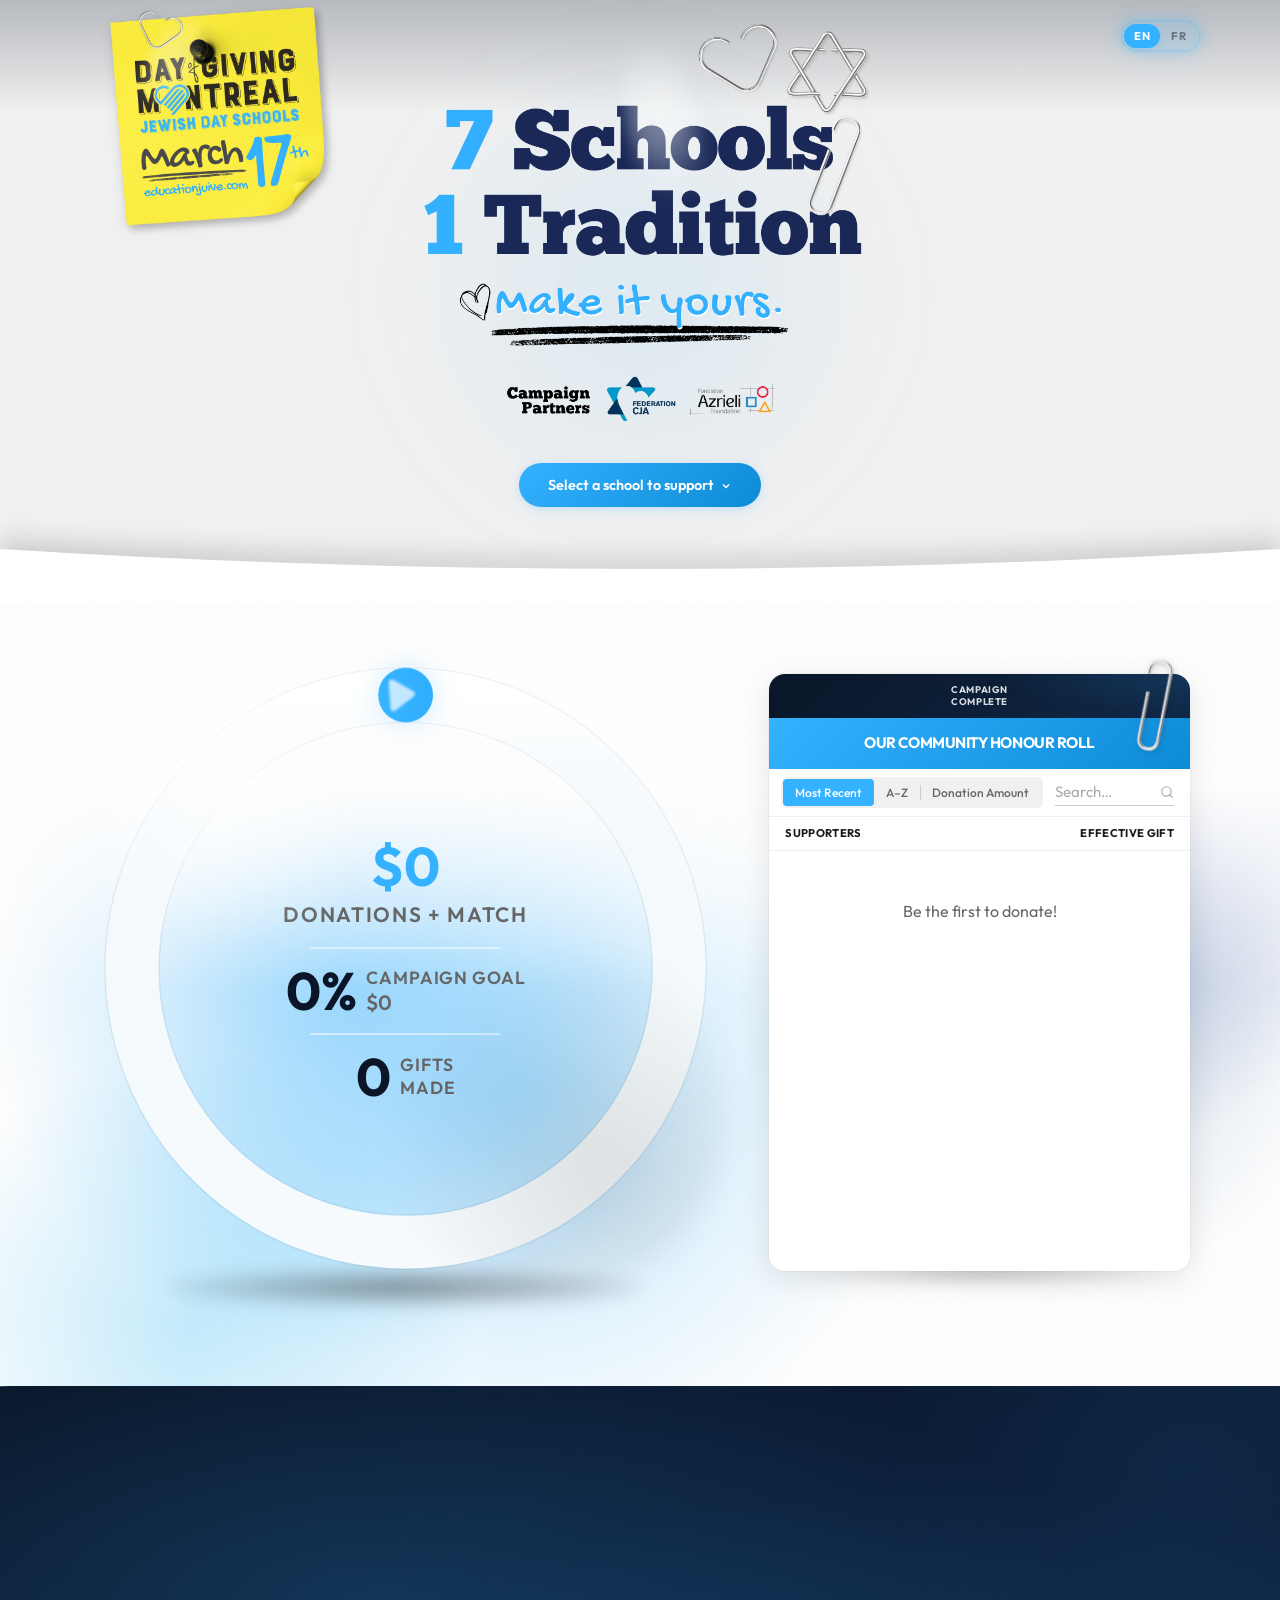
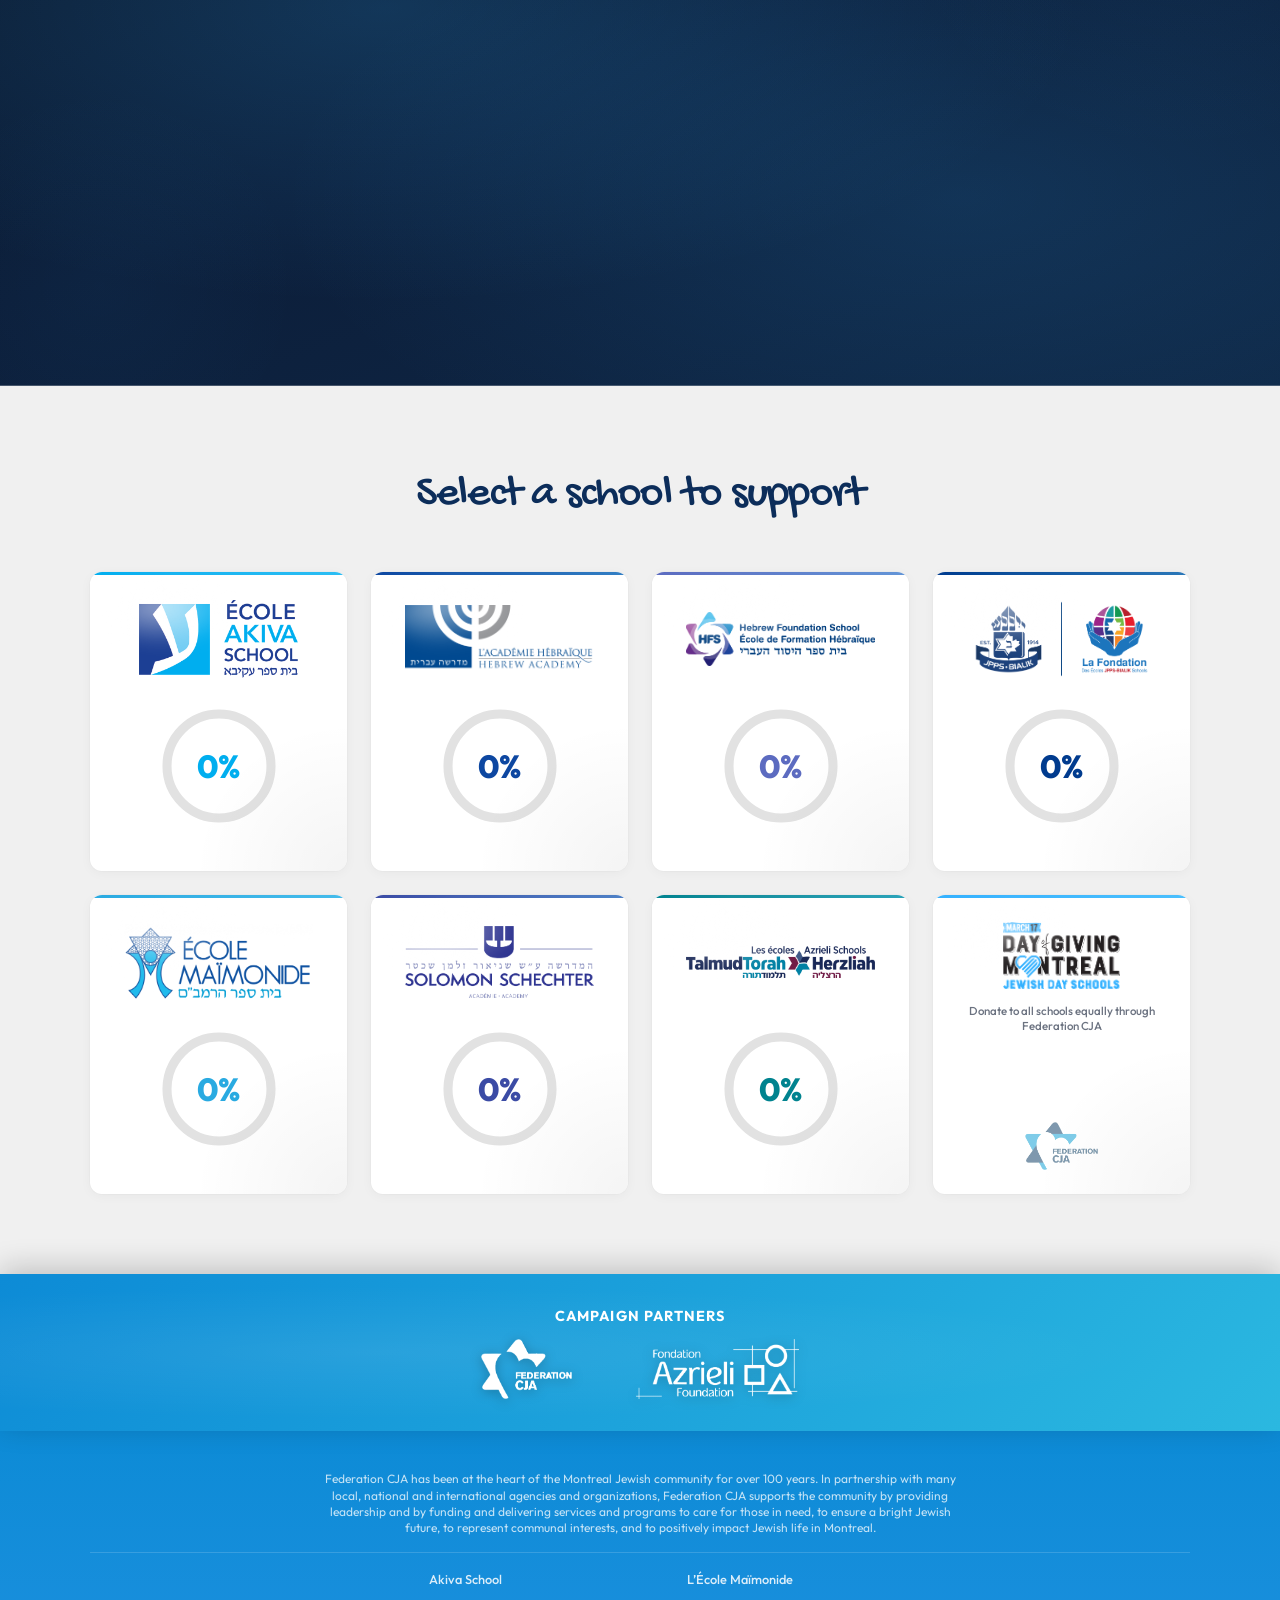
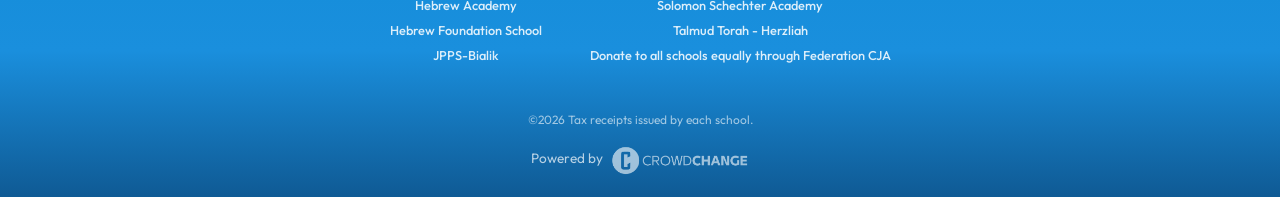
==== index.html @ 14d8c278 "Increase badge size 10%, shift triangle left 10px Co-Authored-By: Claude Opus 4.6 (1M context) <nore" ====
<!DOCTYPE html>
<html lang="en">
<head>
  <meta charset="UTF-8">
  <meta name="viewport" content="width=device-width, initial-scale=1.0">
  <title>Day of Giving Montreal - Jewish Day Schools 2026</title>
  <meta name="description" content="March 17-18, 2026. 7 schools. 1 community. Your gift, doubled.">

  <!-- Open Graph -->
  <meta property="og:title" content="Day of Giving Montreal - Jewish Day Schools 2026">
  <meta property="og:description" content="March 17-18, 2026. 7 schools. 1 community. Your gift, doubled.">
  <meta property="og:url" content="https://educationjuive.com">
  <meta property="og:type" content="website">
  <meta property="og:image" content="https://educationjuive.com/assets/hero/HP_image_EN.jpg">
  <meta name="twitter:card" content="summary_large_image">

  <!-- Fonts -->
  <link rel="preconnect" href="https://fonts.googleapis.com">
  <link rel="preconnect" href="https://fonts.gstatic.com" crossorigin>
  <link href="https://fonts.googleapis.com/css2?family=DM+Serif+Display:ital@0;1&family=Dancing+Script:wght@700&family=Gochi+Hand&family=Carter+One&family=Outfit:wght@300;400;500;600;700&display=swap" rel="stylesheet">

  <!-- Styles -->
  <link rel="stylesheet" href="css/style.css?v=422">

  <!-- Favicon -->
  <link rel="icon" type="image/png" href="assets/logos/crowdchange-icon.png">
</head>
<body>
  <div id="app"></div>
  <noscript>
    <div style="max-width:600px;margin:4rem auto;padding:2rem;text-align:center;font-family:Outfit,sans-serif;">
      <h1>Day of Giving Montreal</h1>
      <p>JavaScript is required to view this page. Please enable JavaScript in your browser settings.</p>
    </div>
  </noscript>

  <!-- Scripts (order matters) -->
  <script src="js/config.js?v=17"></script>
  <script src="js/schools.js?v=14"></script>
  <script src="js/mock-data.js?v=14"></script>
  <script src="js/state.js?v=13"></script>
  <script src="js/i18n.js?v=33"></script>
  <script src="js/api.js?v=24"></script>
  <script src="js/render.js?v=192"></script>
  <script src="js/app.js?v=170"></script>

  <!-- This site is converting visitors into subscribers and customers with OptinMonster - https://optinmonster.com -->
  <script>(function(d,u,ac){var s=d.createElement('script');s.type='text/javascript';s.src='https://a.omappapi.com/app/js/api.min.js';s.async=true;s.dataset.user=u;s.dataset.account=ac;d.getElementsByTagName('head')[0].appendChild(s);})(document,71871,80786);</script>
  <!-- / https://optinmonster.com -->

  
</body>
</html>
---- css/style.css ----
/* ============================================================
   Day of Giving 2026 — Landing Page
   RaiseDays-inspired layout — light bg, blue accents
   ============================================================ */

/* ---- RESET & BASE ---- */
*, *::before, *::after { box-sizing: border-box; margin: 0; padding: 0; }

:root {
  --bg:          #f0f0f0;
  --bg-white:    #ffffff;
  /* Brand */
  --cc-blue:      #34B1FF;
  --cc-blue-dark: #1A8FDD;
  --cc-blue-deep: #0d8bd6;

  /* Navy */
  --navy-deep:   #0A1628;
  --navy-mid:    #0F2847;

  /* Text */
  --text:        #333333;
  --text-dim:    #666666;
  --text-bright: #1a1a1a;
  --text-secondary: #6B7280;

  /* Ring */
  --ring-outer:  #e2e2e2;
  --ring-fill:   var(--cc-blue);

  /* Spacing */
  --space-xs: 0.5rem;
  --space-sm: 0.75rem;
  --space-md: 1rem;
  --space-lg: 1.5rem;
  --space-xl: 2rem;
  --space-2xl: 3rem;
  --space-3xl: 4rem;

  /* Type */
  --font: 'Outfit', -apple-system, system-ui, sans-serif;
  --radius: 8px;
  --radius-lg: 12px;
}

html {
  scroll-behavior: smooth;
  -webkit-text-size-adjust: 100%;
  overflow-x: hidden;
  overscroll-behavior-x: none;
}

body {
  font-family: var(--font);
  font-weight: 400;
  color: var(--text);
  background: var(--bg);
  line-height: 1.6;
  overflow-x: hidden;
  overscroll-behavior-x: none;
  -webkit-font-smoothing: antialiased;
}

img { max-width: 100%; height: auto; display: block; }
a { color: var(--cc-blue-dark); text-decoration: none; }
a:hover { opacity: 0.85; }

/* Subtle background pattern (like RaiseDays star-of-david watermark) */
body::before {
  content: '';
  position: fixed;
  inset: 0;
  z-index: -1;
  background:
    radial-gradient(circle at 20% 30%, rgba(52,177,255,0.03) 0%, transparent 60%),
    radial-gradient(circle at 80% 70%, rgba(52,177,255,0.03) 0%, transparent 60%);
  pointer-events: none;
}

/* ---- BUTTONS ---- */
.btn {
  display: inline-flex;
  align-items: center;
  justify-content: center;
  gap: 0.5rem;
  font-family: var(--font);
  font-weight: 600;
  border: none;
  border-radius: 4px;
  cursor: pointer;
  transition: background 0.2s, box-shadow 0.2s;
  text-decoration: none;
  white-space: nowrap;
}

.btn--primary {
  background: var(--cc-blue);
  color: #fff;
}
.btn--primary:hover {
  background: var(--cc-blue-dark);
  opacity: 1;
}

/* Focus styles for keyboard navigation */
.btn:focus-visible,
.school-card:focus-visible,
.donors-sort__btn:focus-visible,
.share-btn:focus-visible,
.share-copy-btn:focus-visible {
  outline: 2px solid var(--cc-blue);
  outline-offset: 2px;
}

/* ---- HEADER ---- */
.site-header {
  position: fixed;
  top: 0;
  left: 0;
  right: 0;
  z-index: 100;
  height: 72px;
  background: transparent;
  box-shadow: none;
  overflow: visible;
  transition: background 0.3s ease, box-shadow 0.3s ease;
}
.site-header.is-scrolled {
  background: rgba(255, 255, 255, 0.03);
  backdrop-filter: blur(8px);
  -webkit-backdrop-filter: blur(8px);
}

.header-inner {
  max-width: 1200px;
  margin: 0 auto;
  padding: 0 var(--space-lg);
  height: 100%;
  display: flex;
  align-items: center;
  justify-content: space-between;
  gap: var(--space-md);
}

.header-logo {
  position: absolute;
  top: 0;
  left: var(--space-lg);
  z-index: 50;
  user-select: none;
  -webkit-user-select: none;
  transform-origin: top center;
  animation: stickySway 4s ease-in-out infinite;
  cursor: grab;
}
@keyframes stickySway {
  0%, 100% { transform: rotate(-1deg); }
  50% { transform: rotate(1deg); }
}
.header-logo img {
  height: 246px;
  width: auto;
  margin-top: 0;
  filter: drop-shadow(0 2px 6px rgba(0,0,0,0.1));
  pointer-events: none;
}

.header-right {
  display: flex;
  align-items: center;
  gap: var(--space-md);
  flex-shrink: 1;
  min-width: 0;
  margin-left: auto;
  margin-right: 16px;
}

/* ---- COUNTDOWN (inside donors card) ---- */
.donors-countdown {
  background: linear-gradient(135deg, var(--navy-deep), var(--navy-mid));
  padding: 0.65rem var(--space-lg);
  display: flex;
  align-items: center;
  justify-content: center;
  gap: 0.75rem;
  position: relative;
  overflow: hidden;
}
.donors-countdown::before {
  content: '';
  position: absolute;
  top: 0;
  right: 0;
  width: 50%;
  height: 100%;
  background: radial-gradient(ellipse at 100% 0%, rgba(52, 177, 255, 0.12) 0%, transparent 65%);
  pointer-events: none;
  z-index: 0;
}
.cd-label {
  font-weight: 700;
  letter-spacing: 0.06em;
  font-size: 0.6rem;
  text-transform: uppercase;
  color: rgba(255, 255, 255, 0.85);
  line-height: 1.2;
  text-align: right;
  position: relative;
  z-index: 1;
}
.cd-digits { display: flex; align-items: center; gap: 3px; position: relative; z-index: 1; }
.cd-unit {
  display: flex;
  flex-direction: column;
  align-items: center;
  background: rgba(52, 177, 255, 0.12);
  border: 1px solid rgba(52, 177, 255, 0.2);
  border-radius: 6px;
  padding: 4px 7px 3px;
  min-width: 38px;
}
.cd-num {
  font-variant-numeric: tabular-nums;
  font-weight: 800;
  color: #ffffff;
  font-size: 1rem;
  line-height: 1.2;
  text-shadow: 0 0 12px rgba(52, 177, 255, 0.4);
}
.cd-suffix {
  font-size: 0.5rem;
  color: var(--cc-blue);
  font-weight: 700;
  text-transform: uppercase;
  letter-spacing: 0.08em;
  line-height: 1;
}
.cd-sep {
  color: rgba(255, 255, 255, 0.25);
  padding: 0 1px;
  font-weight: 300;
  font-size: 1rem;
}
.cd-stopwatch {
  display: flex;
  align-items: center;
  margin-left: 6px;
  filter: drop-shadow(0 0 6px rgba(52, 177, 255, 0.35));
  transform: scaleX(-1);
}
.cd-stopwatch-arc {
  transition: stroke-dashoffset 0.3s ease;
}

.header-cta {
  border-radius: 100px;
  padding: 0.5rem 1.25rem;
  font-size: 0.85rem;
  gap: 0.4rem;
  background: linear-gradient(135deg, var(--cc-blue), var(--cc-blue-deep));
  box-shadow: 0 2px 8px rgba(52, 177, 255, 0.25);
  transition: transform 0.3s ease, box-shadow 0.3s ease;
}
.header-cta:hover {
  transform: translateY(-1px);
  box-shadow: 0 4px 18px rgba(52, 177, 255, 0.45), 0 0 30px rgba(52, 177, 255, 0.15);
}
.header-cta-chevron {
  margin-top: 1px;
  transition: transform 0.2s;
}
.header-cta:hover .header-cta-chevron {
  transform: translateY(1px);
}

.lang-switch {
  display: flex;
  background: rgba(52, 177, 255, 0.15);
  border: 1.5px solid rgba(52, 177, 255, 0.25);
  border-radius: 100px;
  padding: 2px;
  flex-shrink: 0;
  cursor: pointer;
  position: relative;
  box-shadow: 0 0 12px rgba(52, 177, 255, 0.35), 0 0 24px rgba(52, 177, 255, 0.15);
}
.lang-switch::before {
  content: '';
  position: absolute;
  top: 2px;
  bottom: 2px;
  left: 2px;
  width: calc(50% - 2px);
  border-radius: 100px;
  background: var(--cc-blue);
  box-shadow: 0 1px 4px rgba(52, 177, 255, 0.3);
  transition: transform 0.25s cubic-bezier(0.4, 0, 0.2, 1);
  z-index: 0;
}
.lang-switch.is-fr::before {
  transform: translateX(100%);
}
.lang-switch__opt {
  font-family: var(--font);
  font-size: 0.7rem;
  font-weight: 700;
  letter-spacing: 0.06em;
  padding: 0.3rem 0.65rem;
  position: relative;
  z-index: 1;
  border: none;
  border-radius: 100px;
  cursor: pointer;
  background: transparent;
  color: var(--color-text-secondary, #6B7280);
  transition: background 0.25s, color 0.25s, box-shadow 0.25s;
}
.lang-switch__opt.is-active {
  background: transparent;
  color: #fff;
  box-shadow: none;
}
.lang-switch__opt:not(.is-active):hover {
  color: var(--cc-blue-dark);
  background: rgba(52, 177, 255, 0.08);
}

/* ---- HERO ---- */
.hero {
  position: relative;
  padding: 75px var(--space-lg) 5rem;
  display: flex;
  align-items: center;
  justify-content: center;
  overflow: hidden;
  background: var(--bg);
}

.hero-video-wrap {
  position: absolute;
  inset: 0;
  z-index: 0;
  overflow: hidden;
}
.hero-video-wrap::after {
  content: '';
  position: absolute;
  top: 0;
  left: 0;
  right: 0;
  height: 112px;
  background: linear-gradient(180deg, rgba(10,22,40,0.25) 0%, transparent 100%);
  z-index: 1;
  pointer-events: none;
}
.hero-video {
  width: 100%;
  height: 100%;
  object-fit: cover;
  opacity: 0;
  transition: opacity 1.2s ease;
}
.hero-video.is-loaded {
  opacity: 1;
}

.hero-content {
  position: relative;
  z-index: 1;
  text-align: center;
  max-width: 750px;
  width: 100%;
}
.hero-content::before {
  content: '';
  position: absolute;
  width: 500px;
  height: 500px;
  border-radius: 50%;
  background: radial-gradient(circle, rgba(52, 177, 255, 0.12) 0%, transparent 70%);
  top: 50%;
  left: 50%;
  transform: translate(-50%, -50%);
  z-index: -1;
  filter: blur(50px);
  pointer-events: none;
}

.hero-logo-wrap {
  display: block;
  margin: -60px auto var(--space-sm);
  animation: heroFloat 6s ease-in-out infinite;
  text-align: center;
}
.hero-graphic {
  max-width: 520px;
  width: 100%;
  display: block;
  margin: 0 auto;
}
.hero-cta {
  padding: 0.67rem 1.8rem;
  font-size: 0.9rem;
  position: relative;
  animation: ctaPulse 2s ease-out infinite;
}
.hero-cta:hover {
  animation: none;
  box-shadow: 0 4px 14px rgba(52, 177, 255, 0.35);
  background: var(--cc-blue-dark);
}
@keyframes ctaPulse {
  0% { box-shadow: 0 2px 8px rgba(52, 177, 255, 0.25), 0 0 0 0 rgba(52, 177, 255, 0.4); }
  70% { box-shadow: 0 2px 8px rgba(52, 177, 255, 0.25), 0 0 0 16px rgba(52, 177, 255, 0); }
  100% { box-shadow: 0 2px 8px rgba(52, 177, 255, 0.25), 0 0 0 0 rgba(52, 177, 255, 0); }
}

/* ---- SECTIONS ---- */
.section {
  padding: var(--space-3xl) var(--space-lg);
}

.section-heading {
  position: relative;
  z-index: 1;
  font-size: 1.8rem;
  font-weight: 700;
  color: var(--text-bright);
  text-align: center;
  margin-bottom: var(--space-2xl);
  line-height: 1.3;
}

.section--schools .section-heading {
  font-family: 'Gochi Hand', cursive;
  font-weight: 400;
  font-size: 2.8rem;
  letter-spacing: -0.02em;
  color: #0c2d5a;
  animation: heroFloat 6s ease-in-out infinite;
}

/* ---- METER + DONORS SIDE BY SIDE ---- */
/* ---- Mesh gradient + grain texture ---- */
.mesh-gradient {
  position: absolute;
  inset: 0;
  overflow: hidden;
  z-index: 0;
  pointer-events: none;
  -webkit-mask-image: linear-gradient(to bottom, transparent 0%, transparent 25%, black 50%);
  mask-image: linear-gradient(to bottom, transparent 0%, transparent 25%, black 50%);
}
.mesh-gradient canvas {
  display: block;
  width: 100%;
  height: 100%;
}
.section-grain {
  position: absolute;
  inset: 0;
  width: 100%;
  height: 100%;
  opacity: 0.05;
  pointer-events: none;
  z-index: 1;
}
.section--meter-donors {
  background: #ffffff;
  padding: var(--space-3xl) var(--space-lg);
  padding-top: calc(var(--space-3xl) + 20px);
  padding-bottom: calc(var(--space-3xl) + 30px);
  margin-top: 0;
  position: relative;
  z-index: 2;
}
.section--meter-donors::before {
  content: '';
  position: absolute;
  top: -38px;
  left: 0;
  right: 0;
  height: 40px;
  background-image: url("data:image/svg+xml,%3Csvg xmlns='http://www.w3.org/2000/svg' viewBox='0 0 1000 40' preserveAspectRatio='none'%3E%3Cpath d='M0,40 L0,0 Q500,40 1000,0 L1000,40 Z' fill='%23ffffff'/%3E%3C/svg%3E");
  background-size: 100% 100%;
  background-repeat: no-repeat;
  z-index: 3;
  pointer-events: none;
  filter: drop-shadow(0 -10px 12px rgba(0,0,0,0.15));
}
.section--meter-donors::after {
  content: '';
  position: absolute;
  top: 0;
  left: 0;
  right: 0;
  height: 16px;
  background: #ffffff;
  z-index: 4;
}

.meter-donors-layout {
  position: relative;
  z-index: 2;
  max-width: 1100px;
  margin: -18px auto 0;
  display: grid;
  grid-template-columns: 1.2fr 0.8fr;
  gap: var(--space-2xl);
  align-items: center;
  overflow: visible;
}

/* Meter (left column) */
.meter {
  text-align: center;
  position: relative;
  overflow: visible;
}
.meter::after {
  content: '';
  position: absolute;
  bottom: calc(-4% + 11px);
  left: 12%;
  right: 12%;
  height: 6%;
  border-radius: 50%;
  background: radial-gradient(ellipse at 50% 50%, rgba(0, 0, 0, 0.4) 0%, rgba(0, 0, 0, 0.15) 50%, transparent 80%);
  filter: blur(8px);
  pointer-events: none;
  z-index: -1;
}

.meter-ring-wrap {
  position: relative;
  width: 100%;
  max-width: 701px;
  aspect-ratio: 1;
  margin: 0 auto;
  overflow: visible;
}
/* Bottom-right shadow — opposite the top-left highlight for directional lighting */
.meter-ring-wrap::after {
  content: '';
  position: absolute;
  bottom: calc(-1% + 8px);
  right: -1%;
  width: 55%;
  height: 55%;
  border-radius: 50%;
  background: radial-gradient(
    ellipse at 65% 65%,
    rgba(0, 0, 0, 0.10) 0%,
    rgba(0, 0, 0, 0.04) 40%,
    transparent 70%
  );
  pointer-events: none;
  filter: blur(14px);
  z-index: 1;
}

/* Top-left light highlight on meter ring */
.meter-ring-wrap::before {
  content: '';
  position: absolute;
  top: 2%;
  left: 2%;
  width: 45%;
  height: 45%;
  border-radius: 50%;
  background: radial-gradient(
    ellipse at 40% 40%,
    rgba(255, 255, 255, 0.75) 0%,
    rgba(255, 255, 255, 0.45) 25%,
    rgba(255, 255, 255, 0.18) 50%,
    transparent 70%
  );
  pointer-events: none;
  z-index: 2;
  filter: blur(8px);
  animation: meterLightPulse 4s ease-in-out infinite;
}
@keyframes meterLightPulse {
  0%, 100% {
    opacity: 0.85;
    transform: translate(0, 0) scale(1);
  }
  50% {
    opacity: 1;
    transform: translate(2%, 2%) scale(1.12);
  }
}

.meter-svg {
  width: 100%;
  height: 100%;
  overflow: visible;
}

.meter-ring-edge {
  fill: none;
  stroke: rgba(0, 0, 0, 0.06);
  stroke-width: 0.5;
}
.meter-ring-back {
  fill: none;
  stroke: #fff;
  stroke-width: 25;
}
.meter-ring-glass {
  fill: none;
  stroke: url(#glassGrad);
  stroke-width: 26;
}

.meter-ring-fill {
  fill: none;
  stroke: url(#ringDepthGrad);
  stroke-width: 26;
  stroke-linecap: butt;
  transform: rotate(-90deg);
  transform-origin: center;
  transition: stroke-dashoffset 2s cubic-bezier(0.19, 1, 0.22, 1);
  filter: drop-shadow(0 0 6px rgba(52, 177, 255, 0.25));
}
.meter-ring-cap {
  fill: none;
  stroke: url(#ringDepthGrad);
  stroke-width: 26;
  stroke-linecap: round;
  transform: rotate(-90deg);
  transform-origin: center;
  transition: stroke-dashoffset 2s cubic-bezier(0.19, 1, 0.22, 1);
  filter: drop-shadow(0 0 6px rgba(52, 177, 255, 0.25));
}
/* Secondary overflow ring — shown when goal is exceeded (pct > 100) */
.meter-ring-overflow {
  fill: none;
  stroke: #16a34a;
  stroke-width: 10;
  stroke-linecap: round;
  transform: rotate(-90deg);
  transform-origin: center;
  transition: stroke-dashoffset 2s cubic-bezier(0.19, 1, 0.22, 1);
  filter: drop-shadow(0 0 5px rgba(22, 163, 74, 0.45));
}

/* "Goal exceeded!" badge — positioned near 12 o'clock on the ring */
.meter-goal-exceeded {
  position: absolute;
  top: calc(50% - 215px);
  left: 50%;
  transform: translateX(-50%) rotate(-4deg);
  background: #111827;
  color: #fff;
  font-family: 'Carter One', cursive;
  font-size: clamp(19px, 2.75vw, 25px);
  font-weight: 400;
  letter-spacing: -0.03em;
  padding: 10px 22px;
  border-radius: 19px;
  white-space: nowrap;
  transform-origin: center;
  z-index: 10;
  pointer-events: none;
  box-shadow: 0 2px 10px rgba(0, 0, 0, 0.25);
  animation: badge-float-primary 2.8s ease-in-out infinite;
}
@keyframes badge-float-primary {
  0%, 100% { transform: translateX(-50%) rotate(-4deg) translateY(0); }
  50%       { transform: translateX(-50%) rotate(-4deg) translateY(-3px); }
}
.meter-goal-exceeded .fire-flicker {
  display: inline-block;
  margin-left: 0.2em;
  animation: fire-glow 1.4s ease-in-out infinite;
}
.meter-goal-exceeded::after {
  content: '';
  position: absolute;
  top: -7px;
  right: calc(18% + 22px);
  width: 0;
  height: 0;
  border-left: 7px solid transparent;
  border-right: 7px solid transparent;
  border-bottom: 8px solid #111827;
}

.meter-ring-pulse {
  transform-origin: 150px 150px;
  transition: transform 2s cubic-bezier(0.19, 1, 0.22, 1);
  filter: blur(0.6px);
  animation: ringPulseGlow 3.5s ease-in-out infinite;
}

.meter-ring-rock {
  transform-origin: 150px 150px;
  animation: ringRock 3s ease-in-out infinite;
}

@keyframes ringPulseGlow {
  0%, 100% {
    opacity: 0.55;
    filter: blur(0.6px) drop-shadow(0 0 4px rgba(255, 255, 255, 0.5)) drop-shadow(0 0 10px rgba(52, 177, 255, 0.2));
  }
  50% {
    opacity: 0.8;
    filter: blur(0.8px) drop-shadow(0 0 8px rgba(255, 255, 255, 0.7)) drop-shadow(0 0 16px rgba(52, 177, 255, 0.35));
  }
}

@keyframes ringRock {
  0%, 100% { transform: rotate(-1.5deg); }
  50% { transform: rotate(1.5deg); }
}


.meter-center {
  position: absolute;
  top: 50%;
  left: 50%;
  transform: translate(-50%, -50%);
  text-align: center;
  width: 67%;
  display: flex;
  flex-direction: column;
  align-items: center;
  gap: 0;
}
.meter-amount {
  font-size: 3.4rem;
  font-weight: 700;
  color: var(--cc-blue);
  line-height: 1;
  margin: 0;
  text-shadow: 0 0.5px 0 rgba(255,255,255,0.6);
}

.meter-sublabel {
  font-size: 1.3rem;
  font-weight: 600;
  letter-spacing: 0.08em;
  color: var(--text-dim);
  margin: 0.3rem 0;
}

.meter-divider {
  width: 45%;
  height: 1px;
  background: #ffffff;
  margin: 0.75rem auto;
}

.meter-pct {
  display: flex;
  align-items: center;
  justify-content: center;
  gap: 0.6rem;
  margin: 0.25rem 0;
}

.meter-pct-num {
  font-size: 3.3rem;
  font-weight: 700;
  color: #0A1628;
  line-height: 1;
  text-shadow: 0 0.5px 0 rgba(255,255,255,0.5);
}

.meter-pct-right {
  display: flex;
  flex-direction: column;
  align-items: flex-start;
}

.meter-pct-label {
  font-size: 1.1rem;
  font-weight: 600;
  letter-spacing: 0.05em;
  color: var(--text-dim);
  text-transform: uppercase;
  line-height: 1.3;
}

.meter-goal {
  font-size: 1.3rem;
  font-weight: 600;
  color: var(--text-dim);
  margin: 0;
  line-height: 1.3;
}

.meter-donors {
  display: flex;
  align-items: center;
  justify-content: center;
  gap: 0.6rem;
  margin: 0.25rem 0;
}

.meter-donors-num {
  font-size: 3.3rem;
  font-weight: 700;
  color: #0A1628;
  line-height: 1;
  text-shadow: 0 0.5px 0 rgba(255,255,255,0.5);
}

.meter-donors-label {
  font-size: 1.1rem;
  font-weight: 600;
  letter-spacing: 0.05em;
  color: var(--text-dim);
  text-transform: uppercase;
  line-height: 1.3;
  text-align: left;
}

/* Donors (right column) */
.donors-col {
  min-width: 0;
  isolation: isolate;
  position: relative;
}

.donors-wrap {
  background: var(--bg-white);
  border-radius: 16px;
  overflow: hidden;
  box-shadow: 0 8px 32px rgba(0, 0, 0, 0.10), 0 0 0 1px rgba(0, 0, 0, 0.03);
}

.donors-title-bar {
  background: linear-gradient(135deg, var(--cc-blue), var(--cc-blue-deep));
  color: #fff;
  font-weight: 700;
  font-size: 0.95rem;
  text-align: center;
  padding: 0.85rem var(--space-lg);
  letter-spacing: -0.03em;
  text-transform: uppercase;
  position: relative;
  overflow: hidden;
}
.donors-title-bar::after {
  content: '';
  position: absolute;
  top: 0;
  left: 0;
  width: 60%;
  height: 100%;
  background: linear-gradient(90deg, transparent, rgba(255,255,255,0.15), transparent);
  transform: translateX(-150%);
  animation: shimmer 5s ease-in-out infinite;
}

.donors-controls {
  display: flex;
  align-items: center;
  gap: 0.4rem;
  padding: var(--space-xs) var(--space-sm);
  border-bottom: 1px solid #eee;
}

.donors-sort {
  display: flex;
  gap: 0;
  background: #f0f0f0;
  border-radius: 6px;
  padding: 2px;
  flex-shrink: 0;
}
.donors-sort__btn {
  font-family: var(--font);
  font-size: 0.75rem;
  font-weight: 500;
  color: var(--text-dim);
  background: none;
  border: none;
  border-radius: 4px;
  padding: 0.35rem 0.75rem;
  cursor: pointer;
  transition: color 0.2s, background 0.2s;
  white-space: nowrap;
  position: relative;
}
.donors-sort__btn + .donors-sort__btn::before {
  content: '';
  position: absolute;
  left: 0;
  top: 20%;
  height: 60%;
  width: 1px;
  background: #ccc;
}
.donors-sort__btn.is-active + .donors-sort__btn::before,
.donors-sort__btn + .donors-sort__btn.is-active::before {
  display: none;
}
.donors-sort__btn:hover {
  color: var(--text-bright);
  background: rgba(0, 0, 0, 0.04);
}
.donors-sort__btn.is-active {
  background: var(--cc-blue);
  color: #fff;
}
.donors-sort__btn.is-active:hover {
  background: var(--cc-blue-dark);
}

.donors-search {
  font-family: var(--font);
  font-size: max(15px, 0.65rem);  /* ≥15px keeps iOS happy, slightly smaller than before */
  padding: 0.2rem 1.4rem 0.2rem 0;
  border: none;
  border-bottom: 1px solid #ccc;
  border-radius: 0;
  outline: none;
  flex: 1;
  min-width: 0;
  margin-left: 5px;
  margin-right: 4px;
  transition: border-color 0.2s, font-size 0.2s;
  background: transparent url("data:image/svg+xml,%3Csvg xmlns='http://www.w3.org/2000/svg' width='14' height='14' viewBox='0 0 24 24' fill='none' stroke='%23aaa' stroke-width='2' stroke-linecap='round' stroke-linejoin='round'%3E%3Ccircle cx='11' cy='11' r='8'/%3E%3Cline x1='21' y1='21' x2='16.65' y2='16.65'/%3E%3C/svg%3E") right center no-repeat;
}
.donors-search:focus {
  border-color: var(--cc-blue);
}
.donors-search::placeholder {
  color: #aaa;
}

.donors-table-header {
  display: flex;
  justify-content: space-between;
  padding: 0.5rem var(--space-md);
  font-size: 0.7rem;
  font-weight: 700;
  letter-spacing: 0.03em;
  color: var(--text-bright);
  border-bottom: 1px solid #eee;
  text-transform: uppercase;
}

.donors-scroll {
  position: relative;
  min-height: 420px;
  max-height: 420px;
  overflow-y: auto;
}
.donors-scroll.is-fading {
  opacity: 0;
  transition: opacity 0.12s ease-out;
}
.donors-scroll.is-visible {
  opacity: 1;
  transition: opacity 0.18s ease-in;
}
/* Pancake shadow under donors card */
.donors-col::before {
  content: '';
  position: absolute;
  bottom: -8px;
  left: 8%;
  right: 8%;
  height: 14px;
  border-radius: 50%;
  background: radial-gradient(ellipse at 50% 50%, rgba(0, 0, 0, 0.35) 0%, rgba(0, 0, 0, 0.12) 50%, transparent 80%);
  filter: blur(8px);
  pointer-events: none;
  z-index: -1;
}
.donors-col .donors-wrap {
  position: relative;
}
.donors-paperclip,
.about-paperclip {
  translate: 0 -35px;
  rotate: 12deg;
  opacity: 0;
  transition: translate 0.8s cubic-bezier(0.34, 1.2, 0.64, 1),
              rotate 0.8s cubic-bezier(0.34, 1.2, 0.64, 1),
              opacity 0.4s ease;
}
.donors-paperclip.clip-landed,
.about-paperclip.clip-landed {
  translate: 0 0;
  rotate: 0deg;
  opacity: 1;
}
.donors-paperclip {
  position: absolute;
  top: -14px;
  right: 8px;
  width: 52px;
  z-index: 10;
  pointer-events: none;
  transform: rotate(-10deg);
  filter: drop-shadow(1px 2px 3px rgba(0,0,0,0.15));
}
.donors-col .donors-wrap::after {
  content: '';
  position: absolute;
  bottom: 0;
  left: 0;
  right: 0;
  height: 40px;
  background: linear-gradient(transparent, var(--bg-white));
  pointer-events: none;
  border-radius: 0 0 16px 16px;
}

.donors-scroll::-webkit-scrollbar { width: 4px; }
.donors-scroll::-webkit-scrollbar-track { background: transparent; }
.donors-scroll::-webkit-scrollbar-thumb { background: rgba(52, 177, 255, 0.3); border-radius: 100px; }

.donor-row {
  display: flex;
  align-items: flex-start;
  justify-content: space-between;
  padding: var(--space-sm) var(--space-md);
  border-bottom: 1px solid #f0f0f0;
  gap: var(--space-sm);
  transition: background 0.15s;
}
.donor-row.is-entering {
  animation: donorSlideIn 0.35s cubic-bezier(0.16, 1, 0.3, 1) both;
  animation-delay: calc(200ms + var(--i, 0) * 100ms);
}
@keyframes donorSlideIn {
  from { opacity: 0; transform: translateY(18px); }
  to   { opacity: 1; transform: translateY(0); }
}
.donor-row:hover {
  background: rgba(52, 177, 255, 0.03);
}

.donor-row__left {
  display: flex;
  align-items: flex-start;
  gap: 10px;
  min-width: 0;
  flex: 1;
}

.donor-row__heart {
  flex-shrink: 0;
  width: 32px;
  height: 32px;
  display: flex;
  align-items: center;
  justify-content: center;
  background: rgba(52, 177, 255, 0.08);
  border-radius: 50%;
  margin-top: 2px;
  transition: transform 0.45s cubic-bezier(0.34, 1.56, 0.64, 1);
}
.donor-row:hover .donor-row__heart {
  transform: scale(1.18);
}

.donor-row__info {
  display: flex;
  flex-direction: column;
  min-width: 0;
}

.donor-row__name {
  font-weight: 700;
  color: var(--cc-blue);
  font-size: 0.9rem;
  line-height: 1.3;
}

.donor-row__comment {
  font-size: 0.8rem;
  color: var(--text);
  font-weight: 500;
  line-height: 1.3;
  margin-bottom: 2px;
}
.donor-row__comment.is-typing::after {
  content: '|';
  color: var(--cc-blue);
  font-weight: 400;
  margin-left: 1px;
  animation: tw-blink 0.8s ease-in-out infinite;
}
@keyframes tw-blink { 0%, 100% { opacity: 1; } 50% { opacity: 0; } }

.donor-row__meta {
  font-size: 0.6rem;
  color: var(--text-dim);
  text-transform: uppercase;
  letter-spacing: 0.03em;
  line-height: 1.3;
  margin-top: 2px;
}

.donor-row__amount {
  text-align: right;
  flex-shrink: 0;
}

.donor-row__amount-total {
  display: block;
  font-size: 1.1rem;
  font-weight: 700;
  color: var(--cc-blue);
  line-height: 1.2;
  margin-bottom: 2px;
}

.donor-row__amount-detail {
  display: block;
  font-size: 0.58rem;
  color: var(--text-dim);
  line-height: 1.3;
}

.donors-empty {
  text-align: center;
  padding: var(--space-2xl);
  color: var(--text-dim);
}

.donors-loading {
  display: flex;
  flex-direction: column;
  align-items: center;
  justify-content: center;
  padding: var(--space-2xl) var(--space-lg);
  gap: 2px;
}
.donors-loading__icon {
  width: 60px;
  height: 60px;
  animation: donorBounce 0.9s cubic-bezier(0.28, 0.84, 0.42, 1) infinite;
}
.donors-loading__shadow {
  width: 40px;
  height: 10px;
  border-radius: 50%;
  background: radial-gradient(ellipse, rgba(0,0,0,0.22) 0%, transparent 70%);
  animation: donorShadow 0.9s cubic-bezier(0.28, 0.84, 0.42, 1) infinite;
}
@keyframes donorBounce {
  0%, 100% { transform: translateY(0) scale(1, 1); }
  25%  { transform: translateY(-20px) scale(0.88, 1.12); }
  50%  { transform: translateY(0) scale(1.14, 0.86); }
  65%  { transform: translateY(-8px) scale(0.96, 1.04); }
  80%  { transform: translateY(0) scale(1.04, 0.96); }
}
@keyframes donorShadow {
  0%, 100% { transform: scaleX(1);   opacity: 0.8; }
  25%      { transform: scaleX(0.6); opacity: 0.35; }
  50%      { transform: scaleX(1.2); opacity: 1; }
  65%      { transform: scaleX(0.8); opacity: 0.55; }
  80%      { transform: scaleX(1.1); opacity: 0.9; }
}

/* Pop-out exit animation */
.donors-loading.is-popping {
  pointer-events: none;
  position: relative;
}
.donors-loading.is-popping .donors-loading__icon {
  animation: popOut 0.45s cubic-bezier(0.2, 1.4, 0.4, 1) forwards;
}
.donors-loading.is-popping .donors-loading__shadow {
  animation: popShadow 0.35s ease-out forwards;
}
.donors-loading.is-popping::after {
  content: '';
  position: absolute;
  top: 50%;
  left: 50%;
  width: 20px;
  height: 20px;
  margin: -10px 0 0 -10px;
  border-radius: 50%;
  border: 3px solid var(--cc-blue);
  animation: popRing 0.5s cubic-bezier(0.16, 1, 0.3, 1) forwards;
}
@keyframes popOut {
  0%   { transform: scale(1) rotate(0deg); opacity: 1; }
  50%  { transform: scale(1.5) rotate(15deg); opacity: 0.9; }
  100% { transform: scale(0) rotate(40deg); opacity: 0; }
}
@keyframes popShadow {
  to { transform: scaleX(0); opacity: 0; }
}
@keyframes popRing {
  0%   { transform: scale(0); opacity: 0.7; border-width: 3px; }
  100% { transform: scale(8); opacity: 0; border-width: 0.5px; }
}

/* ---- SCHOOL CARDS ---- */
.section--schools {
  background: var(--bg);
  padding-top: 5rem;
  padding-bottom: 5rem;
  position: relative;
  overflow: hidden;
}
.section--schools::before {
  content: '';
  position: absolute;
  inset: 0;
  background: url('../assets/schoolphoto.jpg?v=2') center / cover no-repeat;
  filter: grayscale(1) contrast(2.5) brightness(1.3);
  opacity: 0.07;
  mix-blend-mode: multiply;
  pointer-events: none;
  z-index: 0;
}

.schools-grid {
  position: relative;
  z-index: 1;
  display: grid;
  grid-template-columns: repeat(4, 1fr);
  gap: var(--space-lg);
  max-width: 1100px;
  margin: 0 auto;
  perspective: 800px;
}

.school-card {
  position: relative;
  display: flex;
  flex-direction: column;
  align-items: center;
  text-align: center;
  padding: calc(var(--space-xl) - 10px) var(--space-lg) var(--space-lg);
  background: var(--bg-white);
  border-radius: var(--radius-lg);
  box-shadow: 0 2px 12px rgba(0, 0, 0, 0.04), 0 0 0 1px rgba(0, 0, 0, 0.02);
  transition: transform 0.4s cubic-bezier(0.34, 1.56, 0.64, 1), box-shadow 0.4s ease;
  text-decoration: none;
  color: var(--text);
  overflow: hidden;
  transform-style: preserve-3d;
}
.school-card::before {
  content: '';
  position: absolute;
  top: 0;
  left: 0;
  right: 0;
  height: 3px;
  background: linear-gradient(90deg, var(--accent, var(--cc-blue)), color-mix(in srgb, var(--accent, var(--cc-blue)) 60%, #6DD5FA));
  border-radius: var(--radius-lg) var(--radius-lg) 0 0;
  transition: height 0.35s cubic-bezier(0.34, 1.56, 0.64, 1);
}
.school-card:hover {
  will-change: transform;
  transform: translateY(-10px) scale(1.03);
  box-shadow:
    0 24px 48px rgba(0, 0, 0, 0.08),
    0 0 0 1px color-mix(in srgb, var(--accent, var(--cc-blue)) 20%, transparent),
    0 8px 40px color-mix(in srgb, var(--accent, var(--cc-blue)) 15%, transparent);
  opacity: 1;
}
.school-card:hover::before {
  height: 5px;
}
.school-card::after {
  content: '';
  position: absolute;
  bottom: 0;
  right: 0;
  width: 60%;
  height: 50%;
  background: radial-gradient(ellipse at 100% 100%, rgba(0,0,0,0.045) 0%, transparent 70%);
  border-radius: 0 0 var(--radius-lg) 0;
  pointer-events: none;
}


.school-card__logo-wrap {
  width: 100%;
  height: 90px;
  display: flex;
  align-items: center;
  justify-content: center;
  margin-bottom: calc(var(--space-sm) + 5px);
  transition: transform 0.4s cubic-bezier(0.34, 1.56, 0.64, 1);
  position: relative;
}
.school-card__logo-wrap::before {
  content: '';
  position: absolute;
  top: -10%;
  left: 0%;
  width: 60%;
  height: 70%;
  border-radius: 50%;
  background: radial-gradient(
    ellipse at 35% 35%,
    rgba(255, 255, 255, 0.55) 0%,
    rgba(255, 255, 255, 0.25) 35%,
    transparent 70%
  );
  pointer-events: none;
  z-index: 1;
  filter: blur(8px);
}
.school-card:hover .school-card__logo-wrap {
  transform: translateY(-3px);
}
.school-card__logo {
  max-height: 78px;
  max-width: 90%;
  object-fit: contain;
}

/* School card mini meter */
.school-card__meter {
  position: relative;
  width: 130px;
  height: 130px;
  border-radius: 50%;
  overflow: visible;
  margin-bottom: 16px;
  box-shadow: 0 0 0 0 color-mix(in srgb, var(--accent, var(--cc-blue)) 50%, transparent);
  animation: cardMeterPulse 2s infinite;
}
/* Pause pulse on hover so water-fill + donate label take over */
.school-card:hover .school-card__meter {
  animation: none;
  box-shadow: none;
}
@keyframes cardMeterPulse {
  0%   { box-shadow: 0 0 0 0   color-mix(in srgb, var(--accent, var(--cc-blue)) 40%, transparent); }
  70%  { box-shadow: 0 0 0 14px color-mix(in srgb, var(--accent, var(--cc-blue)) 0%, transparent); }
  100% { box-shadow: 0 0 0 0   color-mix(in srgb, var(--accent, var(--cc-blue)) 0%, transparent); }
}
.school-card__meter-svg {
  width: 100%;
  height: 100%;
  transform: rotate(-90deg);
}
.school-card__meter-bg {
  fill: none;
  stroke: #e2e2e2;
  stroke-width: 7;
}
.school-card__meter-fill {
  fill: none;
  stroke: var(--accent, var(--cc-blue));
  stroke-width: 7;
  stroke-linecap: round;
  transition: stroke-dashoffset 1.5s cubic-bezier(0.19, 1, 0.22, 1);
}

/* Overflow arc on mini school card meters — overlays the full primary ring when goal exceeded */
.school-card__meter-overflow {
  fill: none;
  stroke: #16a34a;
  stroke-width: 7;
  stroke-linecap: round;
  filter: drop-shadow(0 0 4px rgba(22, 163, 74, 0.6));
}
.overflow-pill-pulse text {
  animation: pillColorLoop 2s ease-in-out infinite;
}
@keyframes pillColorLoop {
  0%, 100% { fill: #fff; }
  50% { fill: #facc15; }
}

/* "Goal exceeded" speech bubble — matches CrowdChange reference design */
@keyframes badge-float {
  0%, 100% { transform: rotate(-20deg) translateY(0); }
  50%       { transform: rotate(-20deg) translateY(-3px); }
}
@keyframes fire-glow {
  0%   { filter: drop-shadow(0 0 2px #ff6b00) drop-shadow(0 0 5px #ff4500); }
  18%  { filter: drop-shadow(0 0 6px #ffaa00) drop-shadow(0 0 11px #ff6b00); }
  33%  { filter: drop-shadow(0 0 2px #ff8c00) drop-shadow(0 0 4px #ff4500); }
  52%  { filter: drop-shadow(0 0 8px #ffd700) drop-shadow(0 0 14px #ff6b00); }
  67%  { filter: drop-shadow(0 0 3px #ff6b00) drop-shadow(0 0 7px #ff8c00); }
  84%  { filter: drop-shadow(0 0 5px #ffaa00) drop-shadow(0 0 10px #ff4500); }
  100% { filter: drop-shadow(0 0 2px #ff6b00) drop-shadow(0 0 5px #ff4500); }
}
.school-card__goal-badge {
  position: absolute;
  top: -42px;
  left: -22px;
  background: #111827;
  color: #fff;
  font-family: 'Carter One', cursive;
  font-size: 10px;
  font-weight: 400;
  letter-spacing: -0.03em;
  padding: 4px 9px;
  border-radius: 20px;
  white-space: nowrap;
  transform: rotate(-20deg);
  transform-origin: bottom right;
  z-index: 10;
  pointer-events: none;
  box-shadow: 0 2px 6px rgba(0,0,0,0.25);
  animation: badge-float 2.8s ease-in-out infinite;
}
.school-card__goal-badge .fire-flicker {
  display: inline-block;
  position: relative;
  top: 3px;
  left: 2px;
  margin-left: 0.2em;
  transform: scale(1.4);
  transform-origin: center bottom;
  animation: fire-glow 1.4s ease-in-out infinite;
}
.school-card__goal-badge::after {
  content: '';
  position: absolute;
  bottom: -6px;
  right: 14px;
  width: 0;
  height: 0;
  border-left: 5px solid transparent;
  border-right: 5px solid transparent;
  border-top: 7px solid #111827;
}

/* Liquid-fill disc inside the ring — fills from bottom to top during circular motion */
.school-card__meter-water {
  position: absolute;
  inset: 9px;
  border-radius: 50%;
  overflow: hidden;
  pointer-events: none;
}
.school-card__meter-wave {
  position: absolute;
  bottom: 0;
  left: 0;
  width: 100%;
  height: 0%;
  background: linear-gradient(to top,
    color-mix(in srgb, var(--accent, var(--cc-blue)) 70%, #000) 0%,
    var(--accent, var(--cc-blue)) 50%,
    color-mix(in srgb, var(--accent, var(--cc-blue)) 85%, #fff) 100%);
  opacity: 0;
  transition: height 0.4s ease-out, opacity 0.2s ease;
}
/* Wave surface — two accent-colored ellipses that drift horizontally */
.school-card__meter-wave::before,
.school-card__meter-wave::after {
  content: '';
  position: absolute;
  width: 200%;
  background: var(--accent, var(--cc-blue));
  pointer-events: none;
}
.school-card__meter-wave::before {
  top: -6px;
  left: -60%;
  height: 12px;
  border-radius: 40% 50% 40% 50%;
  opacity: 0.85;
  animation: waveDrift1 3.2s ease-in-out infinite alternate;
}
.school-card__meter-wave::after {
  top: -4px;
  left: -40%;
  height: 8px;
  border-radius: 50% 40% 50% 40%;
  opacity: 0.65;
  animation: waveDrift2 2.6s ease-in-out infinite alternate-reverse;
}
/* Blob element — subtle depth gradient on the fill */
.school-card__meter-blob {
  position: absolute;
  inset: 0;
  background: linear-gradient(to top, transparent 50%, rgba(255,255,255,0.1) 100%);
  pointer-events: none;
}
@keyframes waveDrift1 {
  0%   { transform: translateX(-18%) rotate(-3deg); }
  100% { transform: translateX(18%) rotate(3deg); }
}
@keyframes waveDrift2 {
  0%   { transform: translateX(20%) rotate(3.5deg); }
  100% { transform: translateX(-20%) rotate(-3.5deg); }
}

.school-card__meter-pct {
  position: absolute;
  inset: 0;
  display: flex;
  align-items: center;
  justify-content: center;
  font-size: 2rem;
  font-weight: 800;
  color: var(--accent, var(--cc-blue));
  line-height: 1;
  transition: transform 0.35s cubic-bezier(0.34, 1.56, 0.64, 1), color 0.25s ease;
}
.school-card:hover .school-card__meter-pct {
  transform: scale(1.1);
}

/* Orbit hint — sweeping dashed arc prompts user to circle the ring */
@property --orbit-sweep {
  syntax: '<angle>';
  inherits: false;
  initial-value: 0deg;
}
.school-card__orbit-wrap {
  position: absolute;
  inset: -6px;
  border-radius: 50%;
  pointer-events: none;
  opacity: 0;
  transition: opacity 0.35s ease;
}
.school-card:hover .school-card__orbit-wrap {
  opacity: 1;
}
.school-card__orbit-track {
  width: 100%;
  height: 100%;
  border-radius: 50%;
  border: 2px dashed color-mix(in srgb, var(--accent, var(--cc-blue)) 50%, transparent);
  /* Sweep arc (120° visible, fading tail, rotates) intersected with bottom text notch */
  -webkit-mask-image:
    conic-gradient(from var(--orbit-sweep), transparent 0deg, rgba(0,0,0,0.15) 15deg, rgba(0,0,0,0.4) 40deg, #000 70deg, #000 120deg, transparent 120deg),
    conic-gradient(from 0deg, #000 0deg, #000 110deg, transparent 130deg, transparent 230deg, #000 250deg, #000 360deg);
  -webkit-mask-composite: source-in;
  mask-image:
    conic-gradient(from var(--orbit-sweep), transparent 0deg, rgba(0,0,0,0.15) 15deg, rgba(0,0,0,0.4) 40deg, #000 70deg, #000 120deg, transparent 120deg),
    conic-gradient(from 0deg, #000 0deg, #000 110deg, transparent 130deg, transparent 230deg, #000 250deg, #000 360deg);
  mask-composite: intersect;
  animation: orbitSweep 3s linear infinite;
}
@keyframes orbitSweep {
  to { --orbit-sweep: 360deg; }
}
.school-card__orbit-wrap::after {
  content: '';
  position: absolute;
  inset: -2px;
  border-radius: 50%;
  background: radial-gradient(circle 3px at 50% 2px, var(--accent, var(--cc-blue)) 100%, transparent 0);
  animation: orbitDot 3s linear infinite;
  pointer-events: none;
}
@keyframes orbitDot {
  0%    { transform: rotate(120deg); opacity: 1; }
  2%    { transform: rotate(127deg); opacity: 1; }
  3.5%  { transform: rotate(133deg); opacity: 0; }
  29%   { transform: rotate(224deg); opacity: 0; }
  31%   { transform: rotate(232deg); opacity: 1; }
  100%  { transform: rotate(480deg); opacity: 1; }
}


/* Curved DONATE label wrapping meter circle */
.school-card__meter-label {
  position: absolute;
  inset: 0 0 -20px 0;
  overflow: visible;
  pointer-events: none;
}
.school-card__meter-label text {
  fill: var(--accent, var(--cc-blue));
  font-size: 8px;
  font-weight: 700;
  font-family: 'Outfit', sans-serif;
  letter-spacing: -0.03em;
}
.school-card__meter-label .dl {
  opacity: 0;
  transition: opacity 0.28s ease;
  transition-delay: calc(var(--dl) * 1ms);
}
.school-card:hover .school-card__meter-label .dl {
  opacity: 0.85;
}

/* Card shake when giant heart pops */
.school-card--shake {
  animation: cardShake 0.45s ease-out;
}
@keyframes cardShake {
  0%  { transform: translateY(-10px) scale(1.03) translate(0, 0); }
  15% { transform: translateY(-10px) scale(1.03) translate(-3px, 1px); }
  30% { transform: translateY(-10px) scale(1.03) translate(3px, -1px); }
  45% { transform: translateY(-10px) scale(1.03) translate(-2px, -1px); }
  60% { transform: translateY(-10px) scale(1.03) translate(2px, 1px); }
  75% { transform: translateY(-10px) scale(1.03) translate(-1px, 0px); }
  100%{ transform: translateY(-10px) scale(1.03) translate(0, 0); }
}

/* Staggered entrance for school cards */
.school-card.reveal {
  transition-delay: calc(var(--i, 0) * 100ms);
}

/* ---- FCJA "All Schools" card ---- */
.school-card--fcja {
  justify-content: center;
  gap: 0;
}
.school-card--fcja .school-card__logo-wrap {
  height: 78px;
  margin-bottom: var(--space-xs);
}
.school-card--fcja .school-card__logo {
  max-height: 67px;
  max-width: 90%;
}
.school-card--fcja__label {
  font-size: 0.72rem;
  font-weight: 500;
  line-height: 1.35;
  color: var(--text-secondary);
  text-align: center;
  margin: 0;
  padding: 0 var(--space-xs);
}
.school-card--fcja__badge {
  height: 60px;
  width: auto;
  opacity: 0.5;
  margin-top: auto;
  padding-top: var(--space-sm);
  transition: opacity 0.3s ease;
}
.school-card--fcja:hover .school-card--fcja__badge {
  opacity: 0.7;
}

/* ---- STATS BAR ---- */
.stats-bar {
  background: linear-gradient(-45deg, #0d8bd6, #34B1FF, #1A8FDD, #2bb8e0, #0d8bd6);
  background-size: 400% 400%;
  animation: gradientFlow 10s ease infinite;
  padding: var(--space-xl) var(--space-lg);
  position: relative;
  overflow: hidden;
}
.stats-bar::before {
  content: '';
  position: absolute;
  inset: 0;
  background: radial-gradient(ellipse at 30% 50%, rgba(255,255,255,0.08) 0%, transparent 60%);
  pointer-events: none;
}

.stats-bar__inner {
  position: relative;
  max-width: 1100px;
  margin: 0 auto;
  display: flex;
  justify-content: center;
  align-items: center;
  gap: var(--space-3xl);
}

.stats-bar__divider {
  width: 1px;
  height: 48px;
  background: rgba(255, 255, 255, 0.25);
  flex-shrink: 0;
}

.stats-bar__item {
  display: flex;
  align-items: center;
  gap: var(--space-sm);
}

.stats-bar__num {
  font-size: 3rem;
  font-weight: 800;
  color: #fff;
  line-height: 1;
  letter-spacing: -0.01em;
  text-shadow: 0 2px 8px rgba(0, 60, 120, 0.3);
}

.stats-bar__label {
  font-size: 0.75rem;
  font-weight: 700;
  letter-spacing: 0.06em;
  color: rgba(255, 255, 255, 0.8);
  text-shadow: 0 1px 4px rgba(0, 60, 120, 0.2);
  text-transform: uppercase;
  max-width: 160px;
  line-height: 1.35;
}

/* ---- ABOUT ---- */
.section--about {
  background:
    radial-gradient(ellipse at 30% 40%, rgba(52, 177, 255, 0.18) 0%, transparent 55%),
    radial-gradient(ellipse at 75% 70%, rgba(52, 177, 255, 0.12) 0%, transparent 50%),
    linear-gradient(160deg, var(--navy-deep) 0%, #0c1e3a 50%, var(--navy-mid) 100%);
  padding: 6.5rem var(--space-lg) 5rem;
  margin-top: -30px;
  position: relative;
  overflow: hidden;
  clip-path: polygon(0 30px, 100% 0, 100% 100%, 0 100%);
}
.section--about::before {
  content: '';
  position: absolute;
  width: 600px;
  height: 600px;
  border-radius: 50%;
  background: radial-gradient(circle, rgba(52, 177, 255, 0.06) 0%, transparent 70%);
  top: -200px;
  right: -200px;
  pointer-events: none;
  animation: orbDriftA 25s ease-in-out infinite;
}
.section--about::after {
  content: '';
  position: absolute;
  width: 400px;
  height: 400px;
  border-radius: 50%;
  background: radial-gradient(circle, rgba(52, 177, 255, 0.04) 0%, transparent 70%);
  bottom: -100px;
  left: -100px;
  pointer-events: none;
  animation: orbDriftB 30s ease-in-out infinite;
}
.about-layout {
  max-width: 1200px;
  margin: 0 auto;
  display: grid;
  grid-template-columns: 58fr 42fr;
  gap: var(--space-3xl);
  align-items: center;
  position: relative;
  z-index: 1;
}
.about-text-col {
  font-size: 1.05rem;
  line-height: 1.4;
  color: rgba(255, 255, 255, 0.78);
}
.about-text-col p {
  margin-bottom: var(--space-md);
}
.about-hook {
  font-size: 1.15rem;
  color: rgba(255, 255, 255, 0.9);
  font-weight: 500;
}
.about-heading-row {
  display: flex;
  align-items: center;
  gap: var(--space-lg);
  margin-bottom: var(--space-sm);
}
.about-heading-text .about-title {
  margin-bottom: 0.3rem;
}
.about-heading-text .about-subtitle {
  margin-bottom: 0;
}
.about-eyebrow {
  display: inline-flex;
  flex-direction: column;
  align-items: flex-start;
  flex-shrink: 0;
  transform: rotate(-1.5deg);
  animation: eyebrowFloat 9s ease-in-out infinite;
}
.about-eyebrow .eyebrow-top {
  display: flex;
  align-items: flex-start;
  line-height: 1;
}
.eyebrow-num {
  font-family: 'Outfit', sans-serif;
  font-size: 6rem;
  font-weight: 800;
  line-height: 0.82;
  color: var(--cc-blue);
  background:
    linear-gradient(105deg, transparent 40%, rgba(255, 255, 255, 0.45) 50%, transparent 60%),
    var(--cc-blue);
  background-size: 50% 100%, 100% 100%;
  background-position: -200% 0, 0 0;
  background-repeat: no-repeat;
  -webkit-background-clip: text;
  background-clip: text;
  -webkit-text-fill-color: transparent;
  filter: drop-shadow(0 0 30px rgba(52, 177, 255, 0.3));
  animation: numGlimmer 6s ease-in-out infinite;
}
@keyframes numGlimmer {
  0%, 45% { background-position: -200% 0, 0 0; }
  65%, 100% { background-position: 300% 0, 0 0; }
}
.eyebrow-ord {
  font-family: 'DM Serif Display', Georgia, serif;
  font-style: italic;
  font-size: 2.45rem;
  font-weight: 400;
  color: rgba(52, 177, 255, 0.7);
  line-height: 1;
  margin-top: 0.15em;
  margin-left: 0.05em;
}
.eyebrow-label {
  font-size: 0.82rem;
  font-weight: 700;
  letter-spacing: 0.22em;
  text-transform: uppercase;
  color: rgba(255, 255, 255, 0.75);
  margin-top: 0.15rem;
  line-height: 1.1;
}
.about-title {
  font-size: 2rem;
  font-weight: 700;
  color: #ffffff;
  margin-bottom: var(--space-sm);
  line-height: 1.15;
}
.about-subtitle {
  font-size: 1.1rem;
  font-weight: 500;
  color: var(--cc-blue);
  margin-bottom: var(--space-sm);
  letter-spacing: 0.01em;
}
.about-divider {
  width: 60px;
  height: 2px;
  background: linear-gradient(90deg, var(--cc-blue), transparent);
  margin-bottom: var(--space-lg);
  border-radius: 100px;
}
.about-image-col {
  display: flex;
  justify-content: center;
  align-items: center;
  position: relative;
  transform: rotate(1.5deg);
  transition: transform 0.4s cubic-bezier(0.34, 1.56, 0.64, 1);
  animation: stickySway 7s ease-in-out infinite;
  transform-origin: top center;
}
.about-image-col:hover {
  transform: rotate(0deg) scale(1.01);
}
.about-paperclip {
  position: absolute;
  top: -20px;
  left: 50%;
  transform: translateX(calc(-50% + 45px)) rotate(-38deg);
  width: 48px;
  z-index: 10;
  pointer-events: none;
  filter: drop-shadow(1px 2px 3px rgba(0,0,0,0.15));
}
.about-image {
  max-width: 100%;
  width: 100%;
  border-radius: 12px;
  box-shadow:
    0 4px 6px rgba(0, 0, 0, 0.15),
    0 12px 28px rgba(0, 0, 0, 0.25),
    0 0 0 1px rgba(52, 177, 255, 0.1),
    0 0 60px rgba(52, 177, 255, 0.06);
}
.about-highlight {
  font-family: 'Gochi Hand', cursive;
  font-size: 2rem;
  font-weight: 400;
  margin-top: var(--space-xl);
  padding: 0;
  letter-spacing: -0.01em;
  line-height: 1.3;
}
.hl-count { color: #ffffff; }
.hl-tradition { color: var(--cc-blue); }
.hl-yours { color: #6DD5FA; }

/* ---- PARTNERS ---- */
.section--partners {
  background: linear-gradient(-45deg, #0d8bd6, #34B1FF, #1A8FDD, #2bb8e0, #0d8bd6);
  background-size: 400% 400%;
  animation: gradientFlow 10s ease infinite;
  padding: var(--space-xl) var(--space-lg);
  position: relative;
  overflow: hidden;
  box-shadow: 0 -6px 28px rgba(0, 0, 0, 0.20);
}
.section--partners::before {
  content: '';
  position: absolute;
  inset: 0;
  background: radial-gradient(ellipse at 30% 50%, rgba(255,255,255,0.08) 0%, transparent 60%);
  pointer-events: none;
}

.partners {
  text-align: center;
  max-width: 800px;
  margin: 0 auto;
}

.partners__heading {
  font-size: 0.9rem;
  font-weight: 700;
  letter-spacing: 0.08em;
  color: #fff;
  text-transform: uppercase;
  margin-bottom: var(--space-sm);
  line-height: 1.5;
}

.partners__logos {
  display: flex;
  align-items: center;
  justify-content: center;
  gap: var(--space-3xl);
}

.partners__logo-wrap img {
  height: 60px;
  width: auto;
  object-fit: contain;
  filter: brightness(0) invert(1) drop-shadow(0 2px 6px rgba(0, 0, 0, 0.25));
}

/* ---- FOOTER ---- */
.site-footer {
  background: linear-gradient(180deg, var(--cc-blue-deep) 0%, var(--cc-blue-dark) 60%, #0f5a94 100%);
  padding: var(--space-lg) var(--space-lg) var(--space-md);
  color: rgba(255, 255, 255, 0.85);
}

.footer-inner {
  max-width: 1100px;
  margin: 0 auto;
}

.footer-fcja-desc {
  padding-top: var(--space-md);
  margin-bottom: var(--space-md);
  max-width: 650px;
  margin-left: auto;
  margin-right: auto;
}

.footer-fcja-desc p {
  font-size: 0.75rem;
  line-height: 1.35;
  color: rgba(255, 255, 255, 0.75);
  margin-bottom: var(--space-sm);
  text-align: center;
}

.footer-school-links {
  display: grid;
  grid-template-columns: repeat(2, auto);
  justify-content: center;
  gap: var(--space-md) var(--space-2xl);
  margin-bottom: var(--space-md);
  padding: var(--space-md) 0;
  border-top: 1px solid rgba(255, 255, 255, 0.15);
}

.footer-school-col {
  display: flex;
  flex-direction: column;
  align-items: center;
  gap: 0.3rem;
}

.footer-school-col a {
  color: rgba(255, 255, 255, 0.85);
  font-size: 0.8rem;
  font-weight: 500;
}
.footer-school-col a:hover {
  color: #fff;
  opacity: 1;
}

.footer-bottom {
  text-align: center;
  padding-top: var(--space-sm);
}

.footer-copy {
  font-size: 0.75rem;
  color: rgba(255, 255, 255, 0.6);
  margin-bottom: var(--space-xs);
}

.footer-powered {
  font-size: 0.85rem;
  color: rgba(255, 255, 255, 0.7);
  display: inline-flex;
  align-items: center;
  justify-content: center;
  gap: 0.5rem;
  position: relative;
  overflow: hidden;
  padding: 0.4rem 1.2rem;
  border-radius: 100px;
}
.footer-powered::after {
  content: '';
  position: absolute;
  top: 0;
  left: -100%;
  width: 60%;
  height: 100%;
  background: linear-gradient(
    90deg,
    transparent 0%,
    rgba(255, 255, 255, 0.1) 40%,
    rgba(255, 255, 255, 0.18) 50%,
    rgba(255, 255, 255, 0.1) 60%,
    transparent 100%
  );
  animation: footerGlint 4s ease-in-out 2s infinite;
  pointer-events: none;
}
.footer-powered a {
  display: inline-flex;
  align-items: center;
}
.footer-cc-logo {
  height: 32px;
  width: auto;
  opacity: 0.6;
  vertical-align: middle;
  transition: opacity 0.2s;
}
.footer-cc-logo:hover {
  opacity: 0.9;
}

/* ---- KEYFRAME ANIMATIONS ---- */
@keyframes footerGlint {
  0%, 50%  { left: -100%; }
  62%      { left: 200%; }
  74%      { left: -100%; }
  100%     { left: -100%; }
}

@keyframes gradientFlow {
  0%, 100% { background-position: 0% 50%; }
  50% { background-position: 100% 50%; }
}

@keyframes shimmer {
  0%, 100% { transform: translateX(-150%); }
  50% { transform: translateX(250%); }
}

@keyframes heroFloat {
  0%, 100% { transform: translateY(0); }
  50% { transform: translateY(-6px); }
}

@keyframes eyebrowFloat {
  0%, 100% { transform: rotate(-1.5deg) translateX(-6px); }
  50% { transform: rotate(-0.5deg) translateX(2px); }
}

@keyframes orbDriftA {
  0%, 100% { transform: translate(0, 0); }
  50% { transform: translate(-30px, 20px); }
}

@keyframes orbDriftB {
  0%, 100% { transform: translate(0, 0); }
  50% { transform: translate(20px, -15px); }
}

/* meterShimmerRotate removed — replaced by static top-left light */

/* ---- FLOATING HEARTS ---- */
.floating-heart {
  position: absolute;
  pointer-events: none;
  z-index: 9999;
  opacity: 0;
  line-height: 1;
  animation: heartFloat 2s ease-out forwards;
  filter: drop-shadow(0 1px 3px rgba(0,0,0,0.18));
}
@keyframes heartFloat {
  0% { opacity: 0; transform: translateY(0) scale(0.5) rotate(0deg); }
  12% { opacity: 1; transform: translateY(-30px) scale(1) rotate(-8deg); }
  55% { opacity: 0.7; transform: translateY(-130px) scale(1.05) rotate(10deg); }
  100% { opacity: 0; transform: translateY(-220px) scale(0.6) rotate(-5deg); }
}
.floating-heart--giant {
  font-size: 0 !important;
  width: 250px;
  height: 240px;
  animation: giantHeartFloat 3.5s ease-out forwards !important;
}
.giant-heart-svg {
  width: 100%;
  height: 100%;
  display: block;
}
@keyframes giantHeartFloat {
  0% { opacity: 0; transform: perspective(600px) translateY(0) scale(0) rotateY(0deg) rotate(0deg); }
  8% { opacity: 1; transform: perspective(600px) translateY(0) scale(1.3) rotateY(-20deg) rotate(-5deg); }
  15% { transform: perspective(600px) translateY(-15px) scale(1.1) rotateY(15deg) rotate(3deg); }
  22% { transform: perspective(600px) translateY(-30px) scale(1.2) rotateY(-10deg) rotate(-3deg); }
  35% { opacity: 0.9; transform: perspective(600px) translateY(-80px) scale(1.05) rotateY(12deg) rotate(5deg); }
  100% { opacity: 0; transform: perspective(600px) translateY(-400px) scale(0.4) rotateY(-25deg) rotate(-8deg); }
}

/* ---- SCROLL REVEAL ---- */
.reveal {
  opacity: 0;
  transform: translateY(28px) scale(0.97);
  transition: opacity 0.7s ease, transform 0.7s cubic-bezier(0.34, 1.56, 0.64, 1);
}
.reveal.is-visible {
  opacity: 1;
  transform: translateY(0);
}

/* ---- RESPONSIVE ---- */

/* Tablet */
@media (max-width: 1024px) {
  .meter-donors-layout {
    grid-template-columns: 1fr;
    gap: var(--space-xl);
  }
  .meter-ring-wrap {
    max-width: 509px;
  }
  /* Scale meter text down for tablet (+10%) */
  .meter-amount { font-size: 2.65rem; }
  .meter-sublabel { font-size: 1.0rem; }
  .meter-pct-num { font-size: 2.42rem; }
  .meter-pct-label { font-size: 0.83rem; }
  .meter-goal { font-size: 1.0rem; }
  .meter-donors-num { font-size: 2.42rem; }
  .meter-donors-label { font-size: 0.83rem; }

  .schools-grid {
    grid-template-columns: repeat(3, 1fr);
  }
  .narrative-share-layout {
    grid-template-columns: 1fr;
  }
  .share-col {
    position: static;
  }
  .stats-bar__inner {
    gap: var(--space-lg);
  }
  .stats-bar__item {
    flex-direction: column;
    text-align: center;
    gap: 0.15rem;
  }
  .stats-bar__num {
    font-size: 2.8rem;
  }
  .stats-bar__label {
    font-size: 0.65rem;
    max-width: 140px;
  }

  /* Header logo smaller on tablet */
  .header-logo img { height: 200px; }

  /* About section tighter on tablet */
  .about-layout {
    gap: var(--space-lg);
  }
}

/* Mobile */
@media (max-width: 768px) {
  .meter-goal-exceeded {
    left: 50%;
    top: calc(50% - 140px);
    font-size: clamp(11px, 1.7vw, 15px);
    padding: 6px 13px;
  }
  .hero { padding: 80px var(--space-md) 4rem; }
  .hero-logo-wrap { margin-bottom: var(--space-xs); margin-top: -25px; }
  .hero-graphic { max-width: 420px; }
  /* Header logo on mobile */
  .header-logo img { height: 155px; }
  .header-logo { left: var(--space-md); }

  .schools-grid {
    grid-template-columns: repeat(2, 1fr);
    gap: var(--space-md);
  }
  .school-card { padding-top: var(--space-sm); }
  .school-card__logo-wrap { height: 64px; margin-bottom: var(--space-xs); }
  .school-card__logo { max-height: 56px; }
  .header-inner { padding: 0 var(--space-md); gap: var(--space-sm); }
  .header-right { gap: var(--space-sm); }
  .hero-cta { padding: 0.9rem 2.5rem; font-size: 1.19rem; }
  .section { padding: var(--space-2xl) var(--space-md); }
  .section-heading { font-size: 1.4rem; }
  .section--schools .section-heading { font-size: 1.7rem; margin-bottom: var(--space-xs); }
  .match-visual {
    flex-direction: column;
    gap: var(--space-lg);
  }
  .match-tier { font-size: 1.2rem; }
  .donors-sort__btn { font-size: 0.68rem; padding: 0.3rem 0.55rem; }
  .footer-school-links {
    grid-template-columns: 1fr;
    text-align: center;
  }

  /* About section stacks on mobile */
  .about-layout {
    grid-template-columns: 1fr;
    gap: var(--space-xl);
    max-width: 600px;
  }
  .about-image-col {
    order: -1;
    padding-top: 25px;
  }
  .about-paperclip {
    top: 9px;
    width: 38px;
    transform: translateX(calc(-50% + 20px)) rotate(-38deg);
  }
  .donors-paperclip {
    right: -7px;
  }
  .about-image {
    max-width: 380px;
    margin: 0 auto;
  }
  .about-heading-row { align-items: center; gap: var(--space-sm); }
  .about-title { font-size: 1.2rem; }
  .about-subtitle { font-size: 0.88rem; }
  .eyebrow-num { font-size: 3.6rem; }
  .eyebrow-ord { font-size: 1.35rem; }
  .hl-count, .hl-tradition, .hl-yours { display: block; }

  /* Gradient blobs — boost on mobile */
  .hero-content::before {
    width: 140%;
    height: 600px;
    top: 10%;
    left: 50%;
    transform: translate(-50%, 0);
    background: radial-gradient(ellipse, rgba(52, 177, 255, 0.30) 0%, transparent 60%);
    filter: blur(30px);
  }
  .donors-countdown::before {
    width: 70%;
    background: radial-gradient(ellipse at 100% 0%, rgba(52, 177, 255, 0.20) 0%, transparent 65%);
  }

  /* Meter scale for mobile (+10%) */
  .meter-ring-wrap { max-width: 509px; }
  .meter-amount { font-size: 2.75rem; }
  .meter-sublabel { font-size: 1.05rem; }
  .meter-pct-num { font-size: 2.37rem; }
  .meter-pct-label { font-size: 0.86rem; }
  .meter-goal { font-size: 1.05rem; }
  .meter-donors-num { font-size: 2.37rem; }
  .meter-donors-label { font-size: 0.86rem; }
  .meter-center { width: 67%; }

  /* Partners logos tighter */
  .partners__logos { gap: var(--space-xl); }
  .partners__logo-wrap img { height: 48px; }
}

/* Small mobile */
@media (max-width: 480px) {
  .schools-grid {
    grid-template-columns: repeat(2, 1fr);
    gap: var(--space-sm);
  }
  .hero { padding-top: 70px; min-height: auto; }

  /* Header smallest on small mobile */
  .header-logo img { height: 125px; }
  .header-logo { left: var(--space-sm); }
  .header-inner { padding: 0 var(--space-sm); }
  .hero-cta { padding: 0.8rem 2.2rem; font-size: 1.06rem; }

  /* Meter smallest (+10%) */
  .meter-ring-wrap { max-width: 412px; }
  .meter-amount { font-size: 2.04rem; }
  .meter-sublabel { font-size: 0.86rem; }
  .meter-pct-num { font-size: 1.87rem; }
  .meter-pct-label { font-size: 0.73rem; }
  .meter-goal { font-size: 0.86rem; }
  .meter-donors-num { font-size: 1.87rem; }
  .meter-donors-label { font-size: 0.73rem; }
  .meter-center { width: 63%; }
  .meter-divider { margin: 0.2rem auto; }

  .stats-bar__num { font-size: 2rem; }
  .stats-bar__label { font-size: 0.55rem; max-width: 110px; }
  .stats-bar__inner { gap: var(--space-md); }
  .stats-bar__divider { height: 32px; }
  .partners__logos {
    gap: var(--space-lg);
  }

  /* About image smaller on small mobile */
  .about-image { max-width: 300px; }
  .about-title { font-size: 1.25rem; }
}

/* Mobile landscape (phones rotated sideways — viewport > 768 but short height) */
@media (max-height: 500px) and (orientation: landscape) {
  .hero { padding: 70px var(--space-md) var(--space-md); }
  .hero-logo-wrap { margin-top: 0; margin-bottom: var(--space-xs); }
  .hero-graphic { max-width: 380px; }
  .header-logo img { height: 140px; }
}

/* ---- REDUCED MOTION ---- */
@media (prefers-reduced-motion: reduce) {
  *, *::before, *::after {
    animation-duration: 0.01ms !important;
    animation-iteration-count: 1 !important;
    transition-duration: 0.01ms !important;
  }
  .reveal {
    opacity: 1;
    transform: none;
    transition: none;
  }
  html { scroll-behavior: auto; }
}
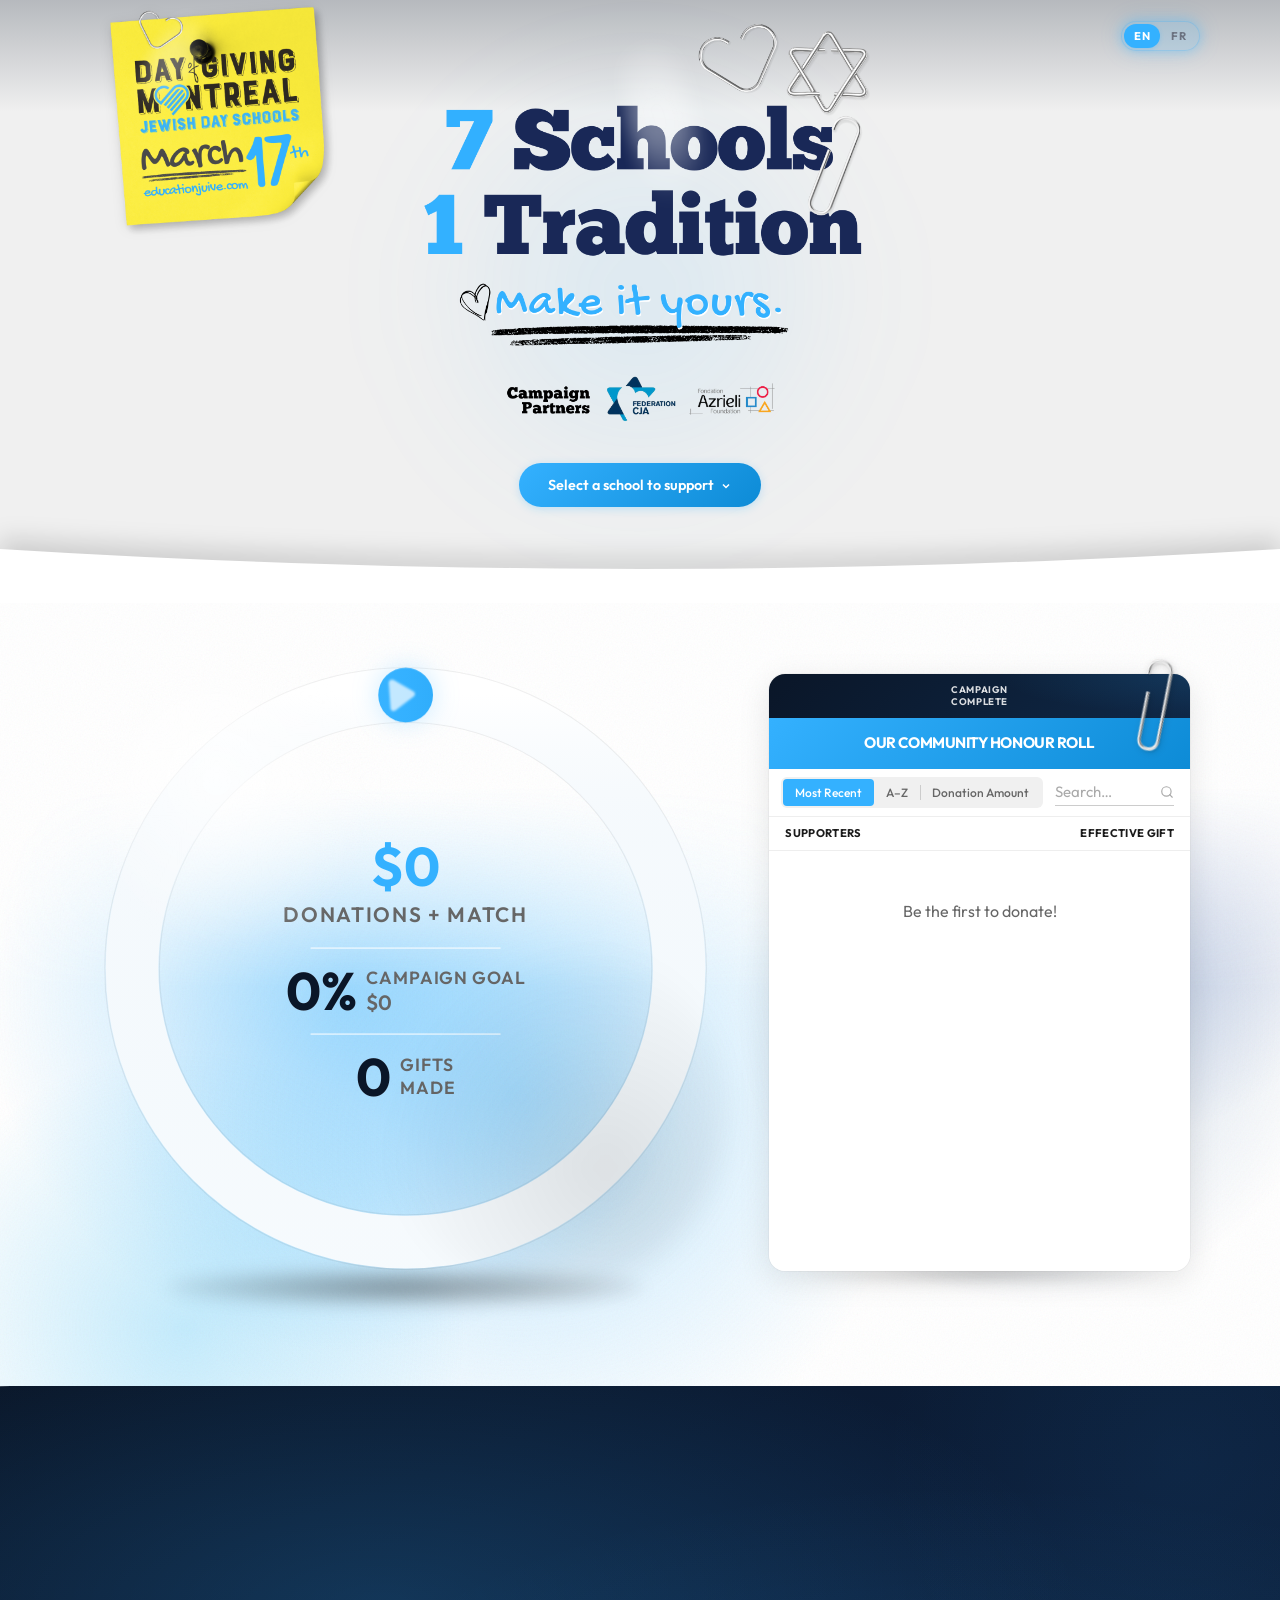
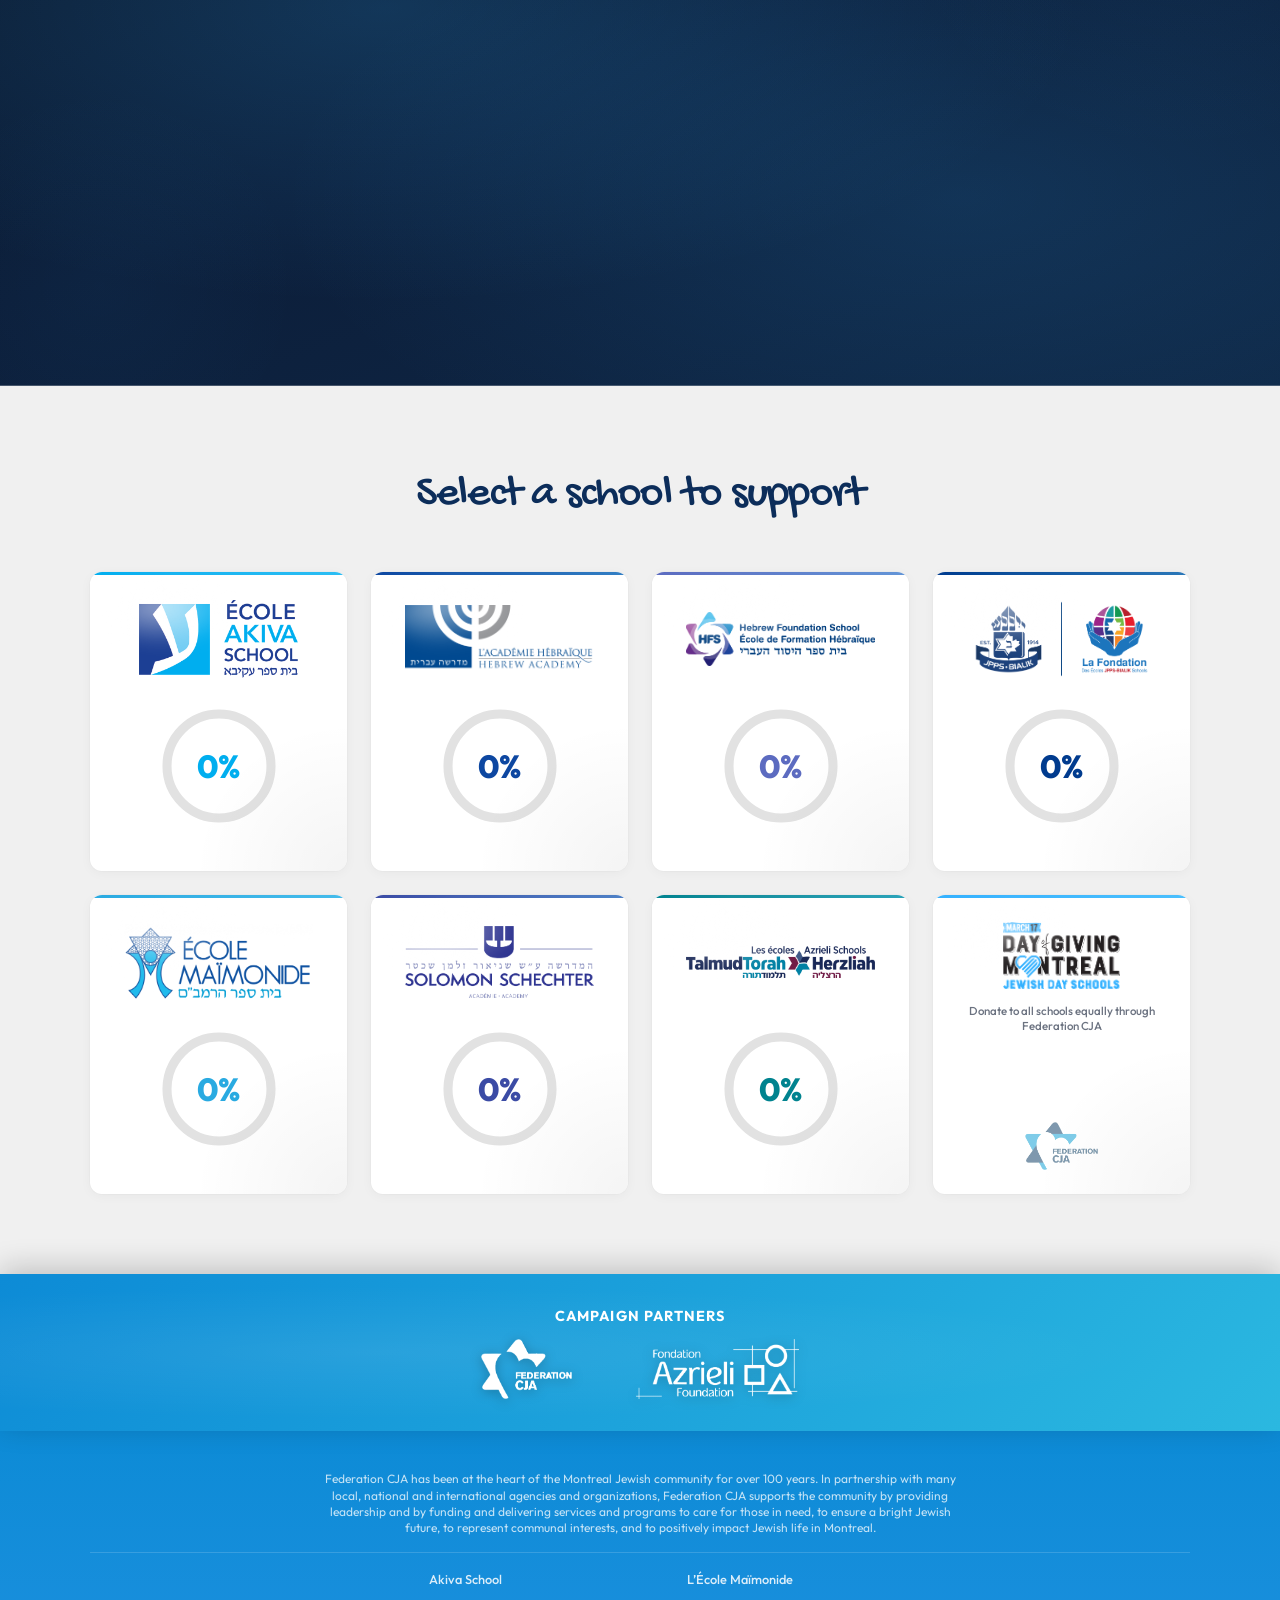
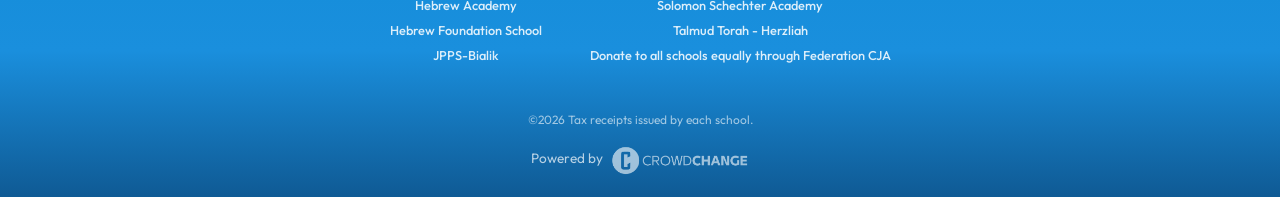
==== commit 5814b788: "Shift badge left 15px Co-Authored-By: Claude Opus 4.6 (1M context) <noreply@anthropic.com>" ====
--- a/index.html
+++ b/index.html
@@ -20,7 +20,7 @@
   <link href="https://fonts.googleapis.com/css2?family=DM+Serif+Display:ital@0;1&family=Dancing+Script:wght@700&family=Gochi+Hand&family=Carter+One&family=Outfit:wght@300;400;500;600;700&display=swap" rel="stylesheet">
 
   <!-- Styles -->
-  <link rel="stylesheet" href="css/style.css?v=422">
+  <link rel="stylesheet" href="css/style.css?v=423">
 
   <!-- Favicon -->
   <link rel="icon" type="image/png" href="assets/logos/crowdchange-icon.png">
--- a/css/style.css
+++ b/css/style.css
@@ -650,7 +650,7 @@
   position: absolute;
   top: calc(50% - 215px);
   left: 50%;
-  transform: translateX(-50%) rotate(-4deg);
+  transform: translateX(calc(-50% - 15px)) rotate(-4deg);
   background: #111827;
   color: #fff;
   font-family: 'Carter One', cursive;
@@ -667,8 +667,8 @@
   animation: badge-float-primary 2.8s ease-in-out infinite;
 }
 @keyframes badge-float-primary {
-  0%, 100% { transform: translateX(-50%) rotate(-4deg) translateY(0); }
-  50%       { transform: translateX(-50%) rotate(-4deg) translateY(-3px); }
+  0%, 100% { transform: translateX(calc(-50% - 15px)) rotate(-4deg) translateY(0); }
+  50%       { transform: translateX(calc(-50% - 15px)) rotate(-4deg) translateY(-3px); }
 }
 .meter-goal-exceeded .fire-flicker {
   display: inline-block;
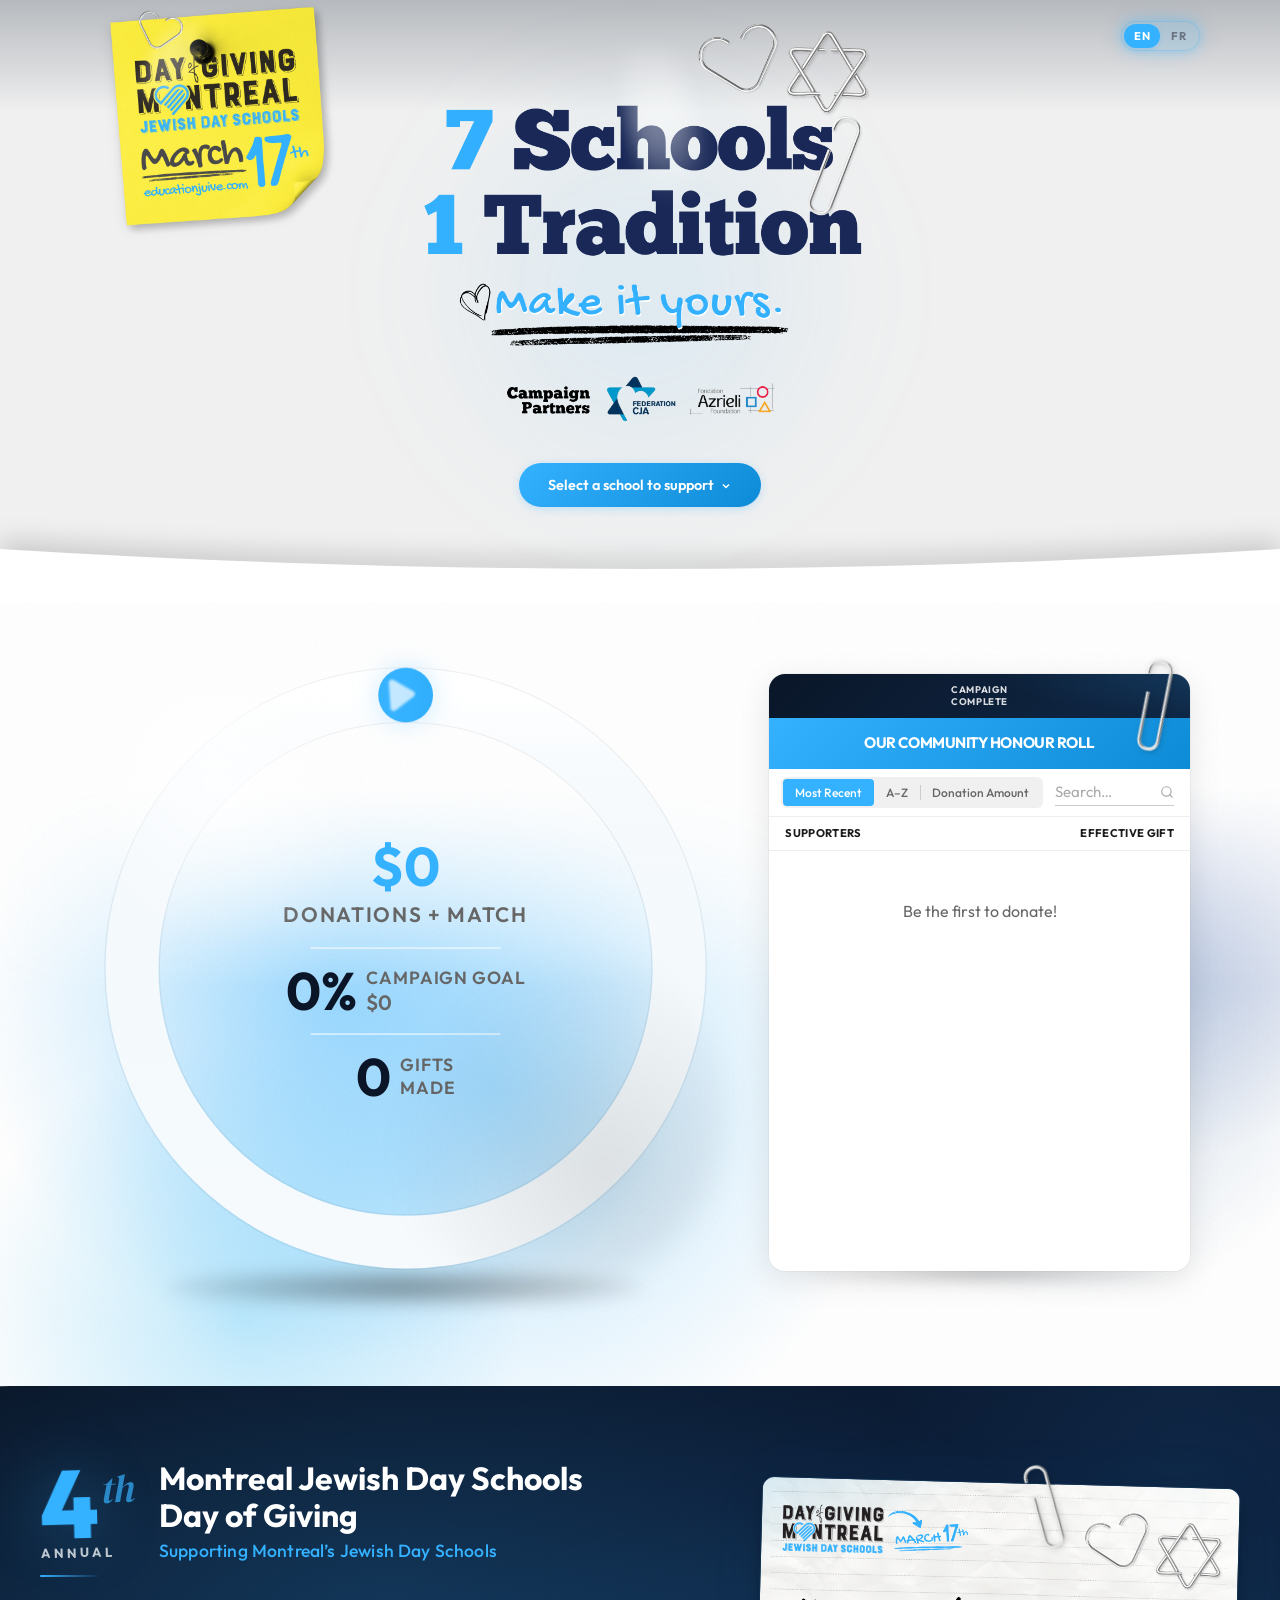
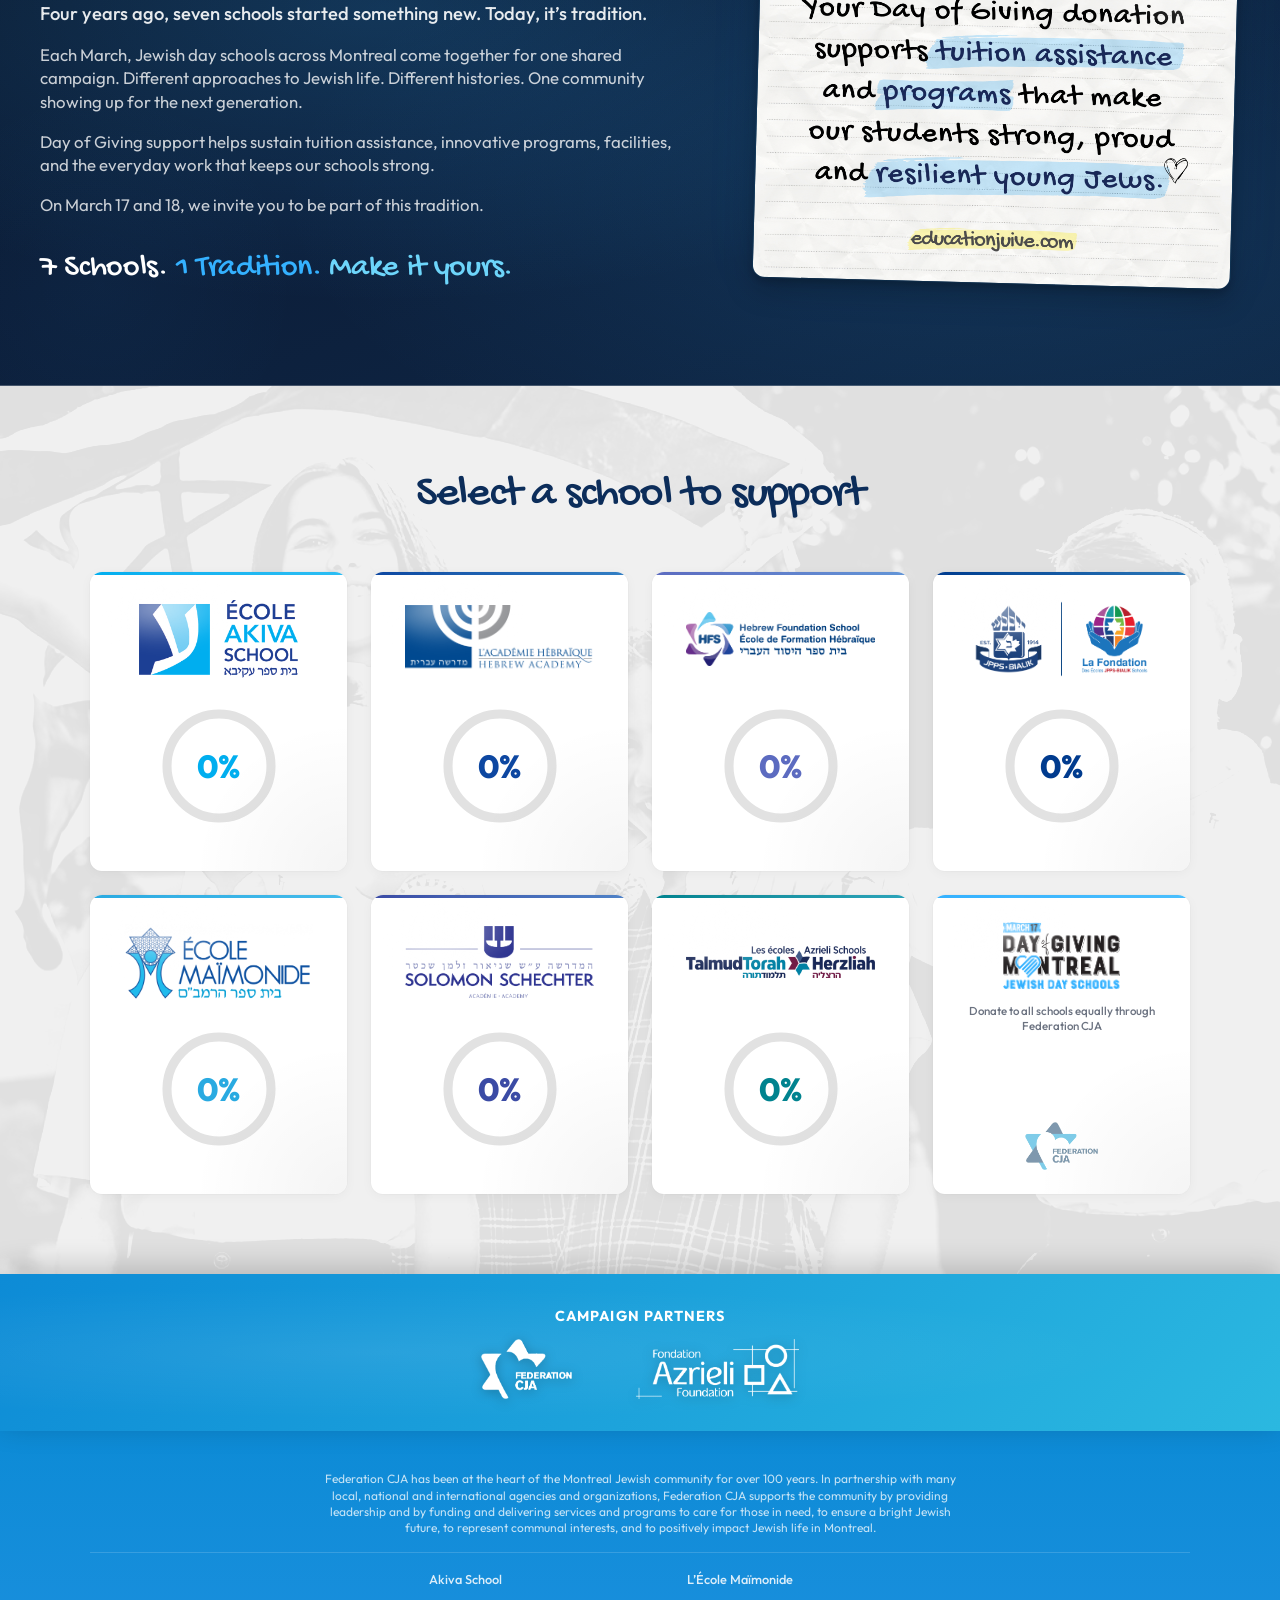
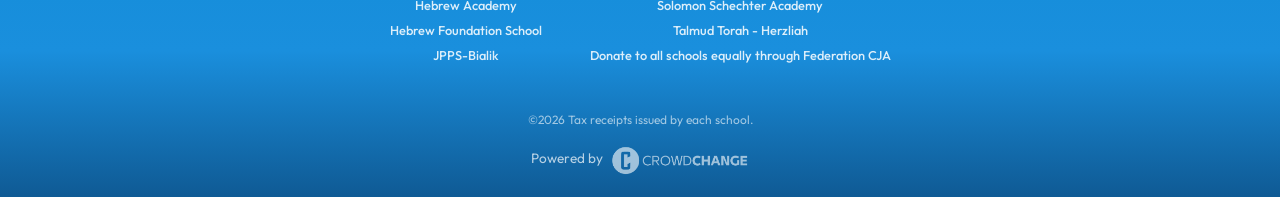
==== commit f7903dfc: "Badge up 3px; fix overflow ring animation with inline transition Moved dasharray/dashoffset/transiti" ====
--- a/index.html
+++ b/index.html
@@ -20,7 +20,7 @@
   <link href="https://fonts.googleapis.com/css2?family=DM+Serif+Display:ital@0;1&family=Dancing+Script:wght@700&family=Gochi+Hand&family=Carter+One&family=Outfit:wght@300;400;500;600;700&display=swap" rel="stylesheet">
 
   <!-- Styles -->
-  <link rel="stylesheet" href="css/style.css?v=423">
+  <link rel="stylesheet" href="css/style.css?v=424">
 
   <!-- Favicon -->
   <link rel="icon" type="image/png" href="assets/logos/crowdchange-icon.png">
@@ -41,7 +41,7 @@
   <script src="js/state.js?v=13"></script>
   <script src="js/i18n.js?v=33"></script>
   <script src="js/api.js?v=24"></script>
-  <script src="js/render.js?v=192"></script>
+  <script src="js/render.js?v=193"></script>
   <script src="js/app.js?v=170"></script>
 
   <!-- This site is converting visitors into subscribers and customers with OptinMonster - https://optinmonster.com -->
--- a/css/style.css
+++ b/css/style.css
@@ -648,7 +648,7 @@
 /* "Goal exceeded!" badge — positioned near 12 o'clock on the ring */
 .meter-goal-exceeded {
   position: absolute;
-  top: calc(50% - 215px);
+  top: calc(50% - 218px);
   left: 50%;
   transform: translateX(calc(-50% - 15px)) rotate(-4deg);
   background: #111827;
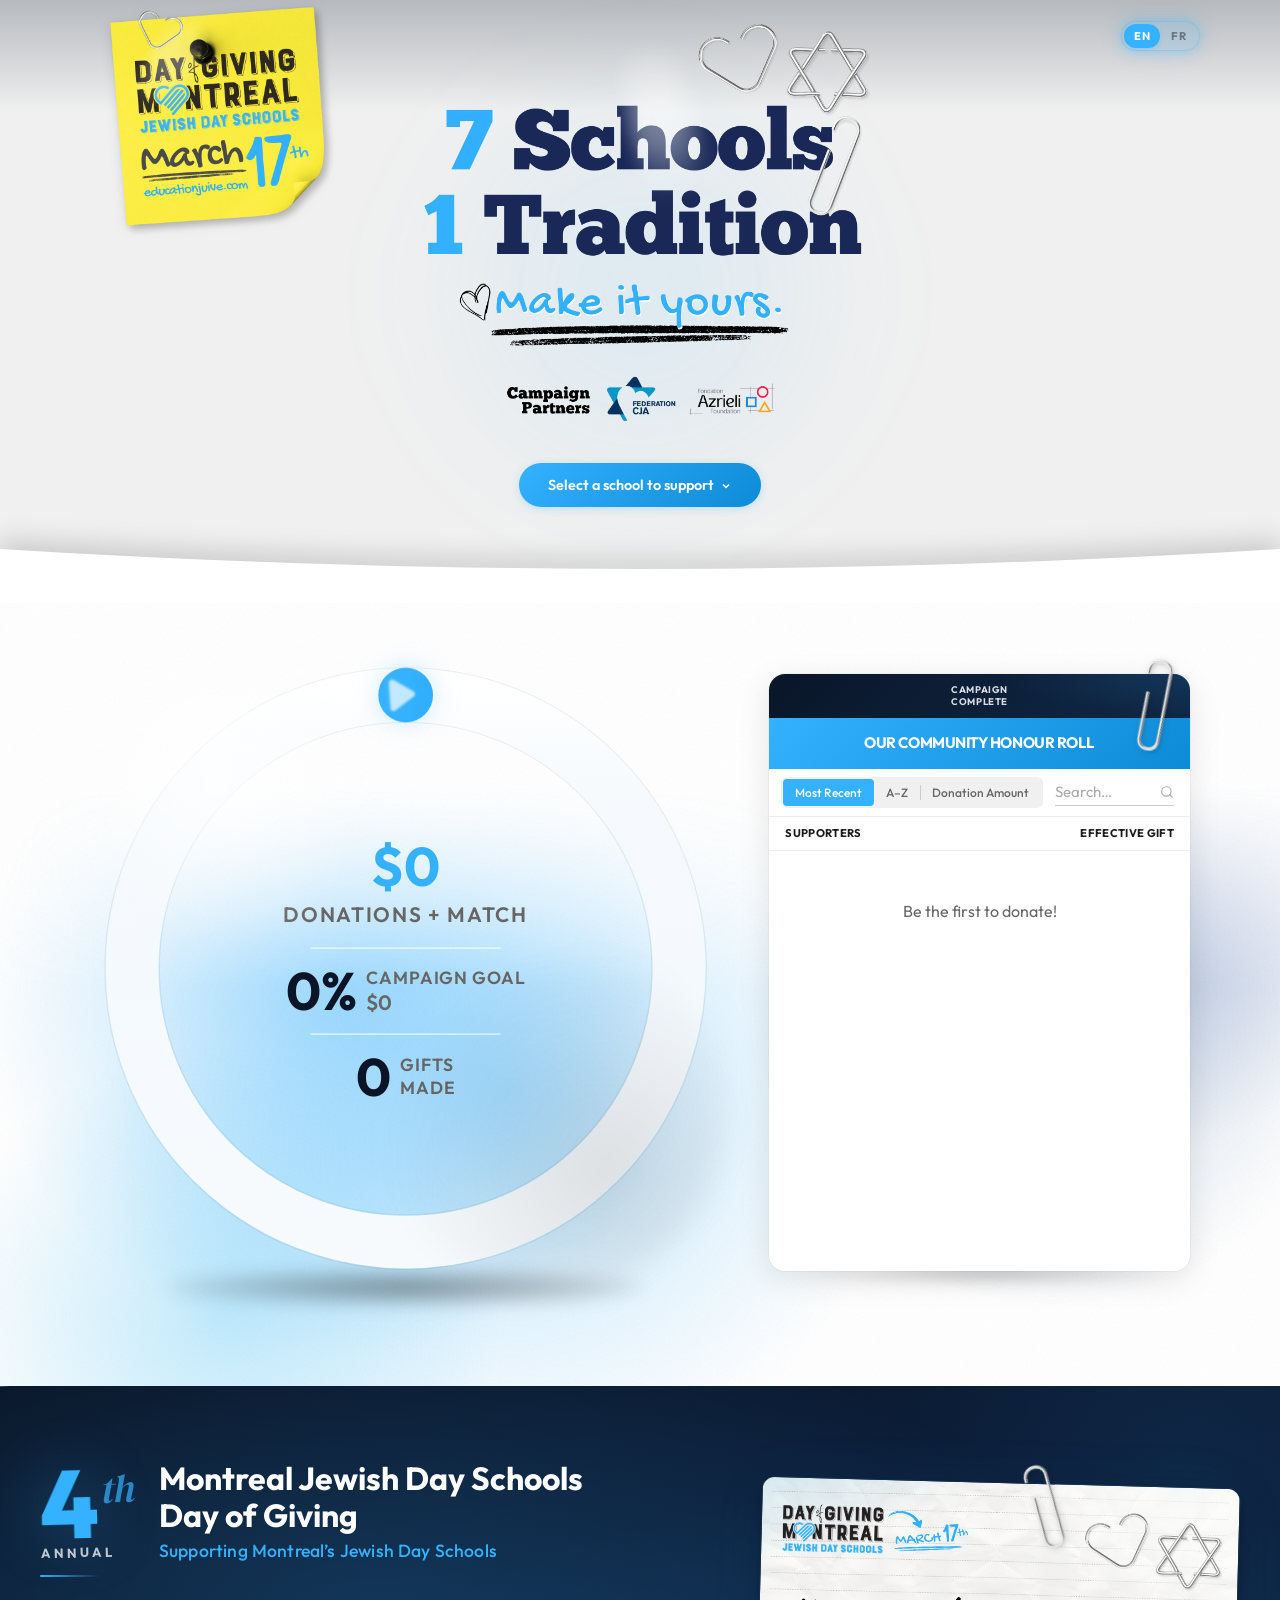
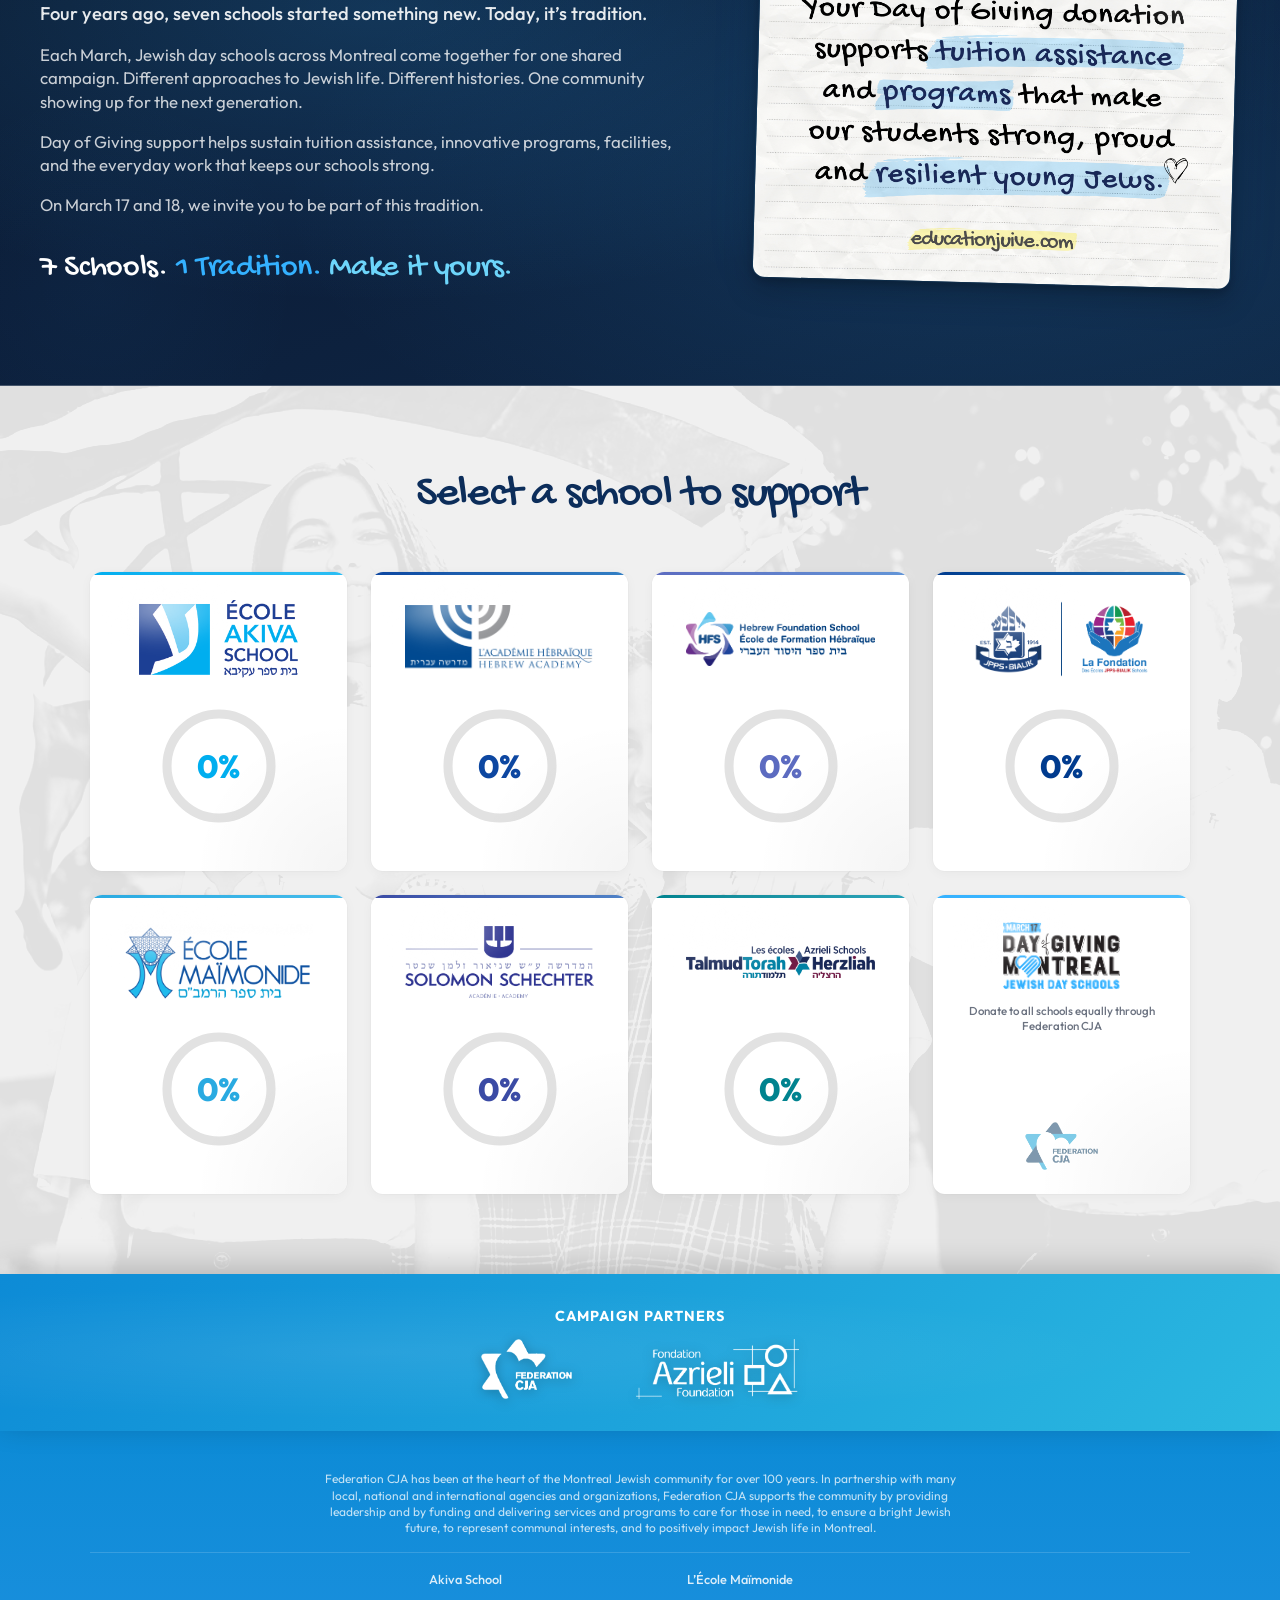
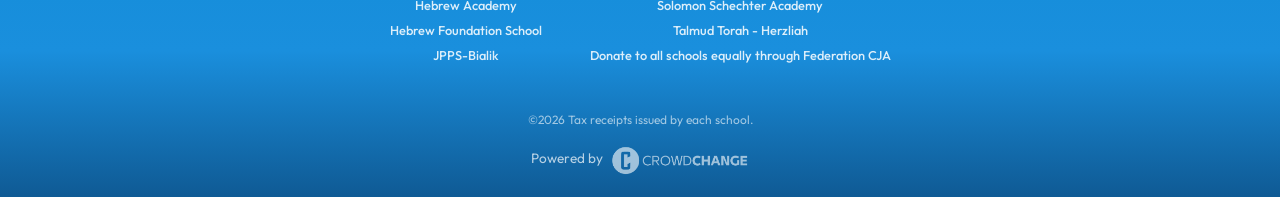
==== commit ca47c8d3: "Shift badge right 14px Co-Authored-By: Claude Opus 4.6 (1M context) <noreply@anthropic.com>" ====
--- a/index.html
+++ b/index.html
@@ -20,7 +20,7 @@
   <link href="https://fonts.googleapis.com/css2?family=DM+Serif+Display:ital@0;1&family=Dancing+Script:wght@700&family=Gochi+Hand&family=Carter+One&family=Outfit:wght@300;400;500;600;700&display=swap" rel="stylesheet">
 
   <!-- Styles -->
-  <link rel="stylesheet" href="css/style.css?v=424">
+  <link rel="stylesheet" href="css/style.css?v=425">
 
   <!-- Favicon -->
   <link rel="icon" type="image/png" href="assets/logos/crowdchange-icon.png">
--- a/css/style.css
+++ b/css/style.css
@@ -650,7 +650,7 @@
   position: absolute;
   top: calc(50% - 218px);
   left: 50%;
-  transform: translateX(calc(-50% - 15px)) rotate(-4deg);
+  transform: translateX(calc(-50% - 1px)) rotate(-4deg);
   background: #111827;
   color: #fff;
   font-family: 'Carter One', cursive;
@@ -667,8 +667,8 @@
   animation: badge-float-primary 2.8s ease-in-out infinite;
 }
 @keyframes badge-float-primary {
-  0%, 100% { transform: translateX(calc(-50% - 15px)) rotate(-4deg) translateY(0); }
-  50%       { transform: translateX(calc(-50% - 15px)) rotate(-4deg) translateY(-3px); }
+  0%, 100% { transform: translateX(calc(-50% - 1px)) rotate(-4deg) translateY(0); }
+  50%       { transform: translateX(calc(-50% - 1px)) rotate(-4deg) translateY(-3px); }
 }
 .meter-goal-exceeded .fire-flicker {
   display: inline-block;
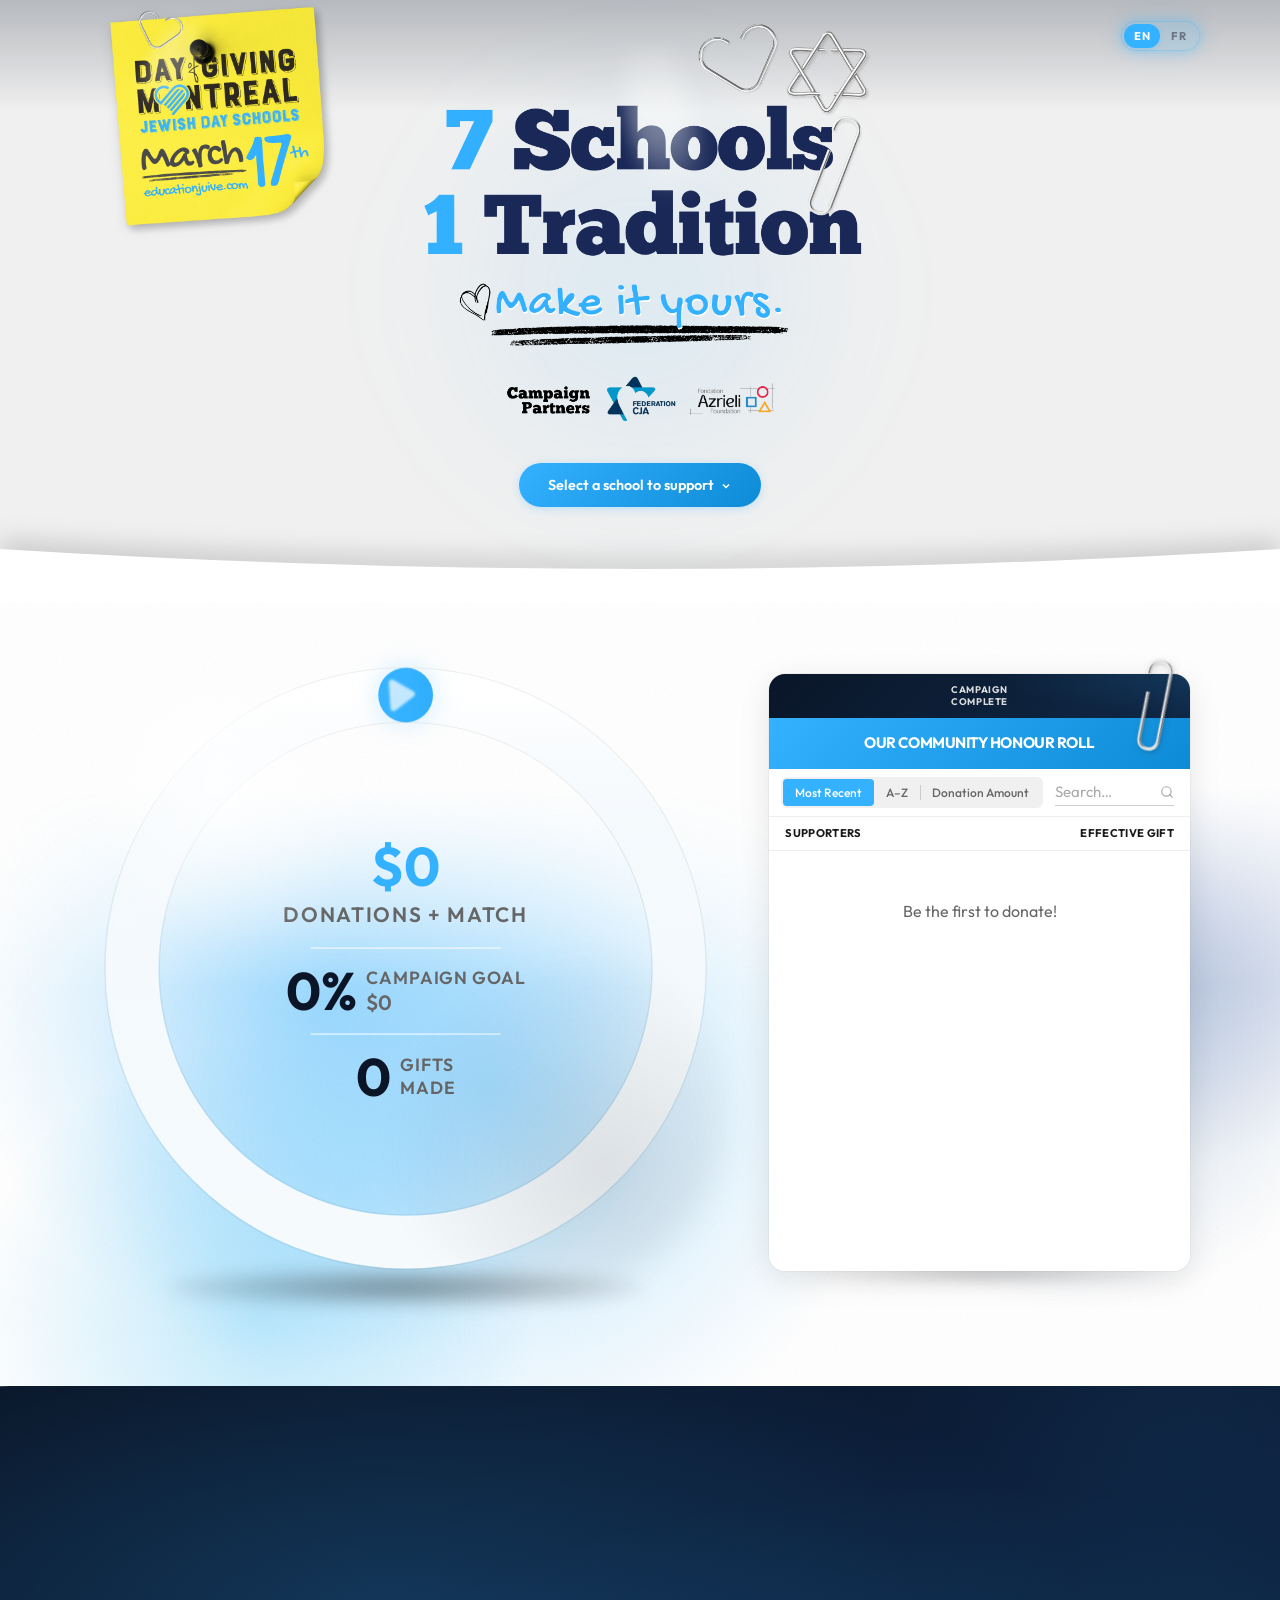
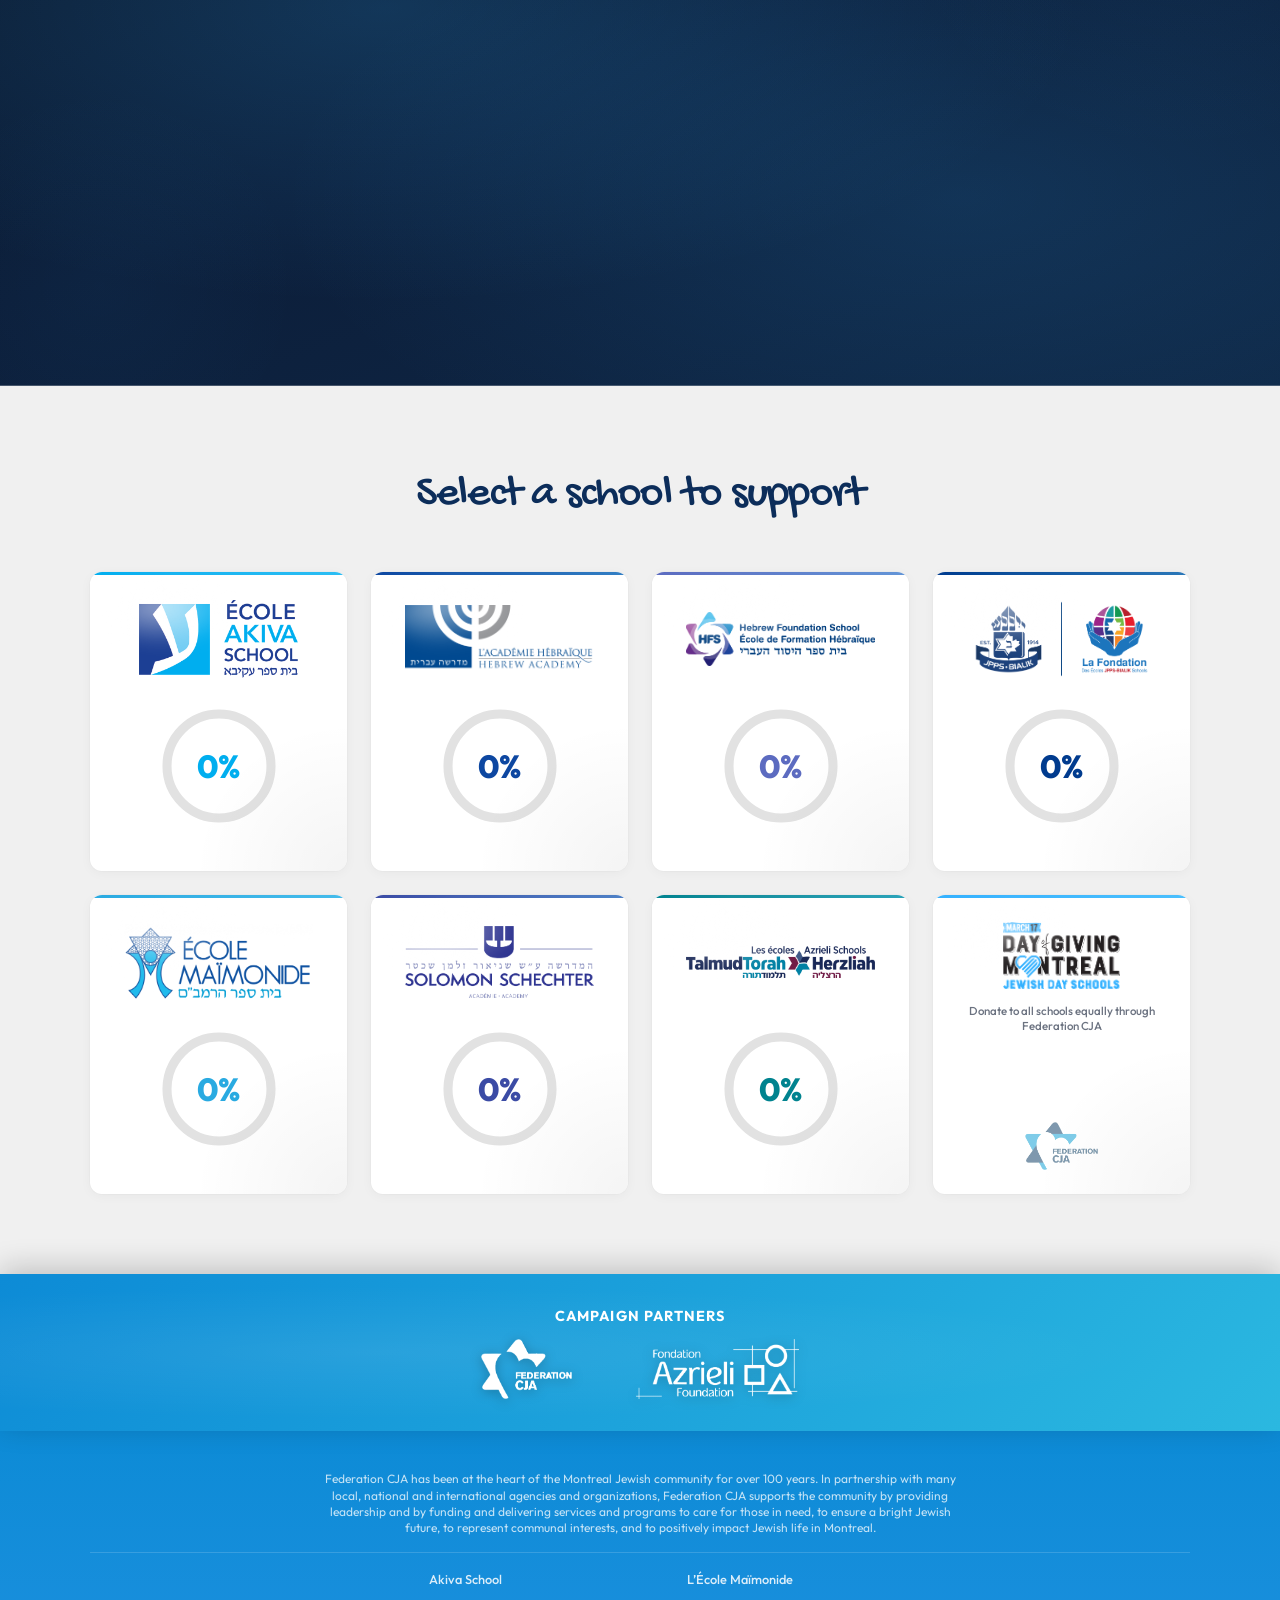
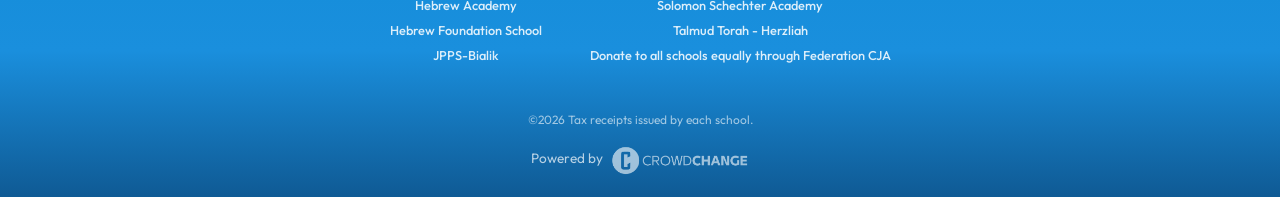
==== commit 878cadac: "Badge up 6px, right 3px Co-Authored-By: Claude Opus 4.6 (1M context) <noreply@anthropic.com>" ====
--- a/index.html
+++ b/index.html
@@ -20,7 +20,7 @@
   <link href="https://fonts.googleapis.com/css2?family=DM+Serif+Display:ital@0;1&family=Dancing+Script:wght@700&family=Gochi+Hand&family=Carter+One&family=Outfit:wght@300;400;500;600;700&display=swap" rel="stylesheet">
 
   <!-- Styles -->
-  <link rel="stylesheet" href="css/style.css?v=425">
+  <link rel="stylesheet" href="css/style.css?v=426">
 
   <!-- Favicon -->
   <link rel="icon" type="image/png" href="assets/logos/crowdchange-icon.png">
--- a/css/style.css
+++ b/css/style.css
@@ -648,9 +648,9 @@
 /* "Goal exceeded!" badge — positioned near 12 o'clock on the ring */
 .meter-goal-exceeded {
   position: absolute;
-  top: calc(50% - 218px);
+  top: calc(50% - 224px);
   left: 50%;
-  transform: translateX(calc(-50% - 1px)) rotate(-4deg);
+  transform: translateX(calc(-50% + 2px)) rotate(-4deg);
   background: #111827;
   color: #fff;
   font-family: 'Carter One', cursive;
@@ -667,8 +667,8 @@
   animation: badge-float-primary 2.8s ease-in-out infinite;
 }
 @keyframes badge-float-primary {
-  0%, 100% { transform: translateX(calc(-50% - 1px)) rotate(-4deg) translateY(0); }
-  50%       { transform: translateX(calc(-50% - 1px)) rotate(-4deg) translateY(-3px); }
+  0%, 100% { transform: translateX(calc(-50% + 2px)) rotate(-4deg) translateY(0); }
+  50%       { transform: translateX(calc(-50% + 2px)) rotate(-4deg) translateY(-3px); }
 }
 .meter-goal-exceeded .fire-flicker {
   display: inline-block;
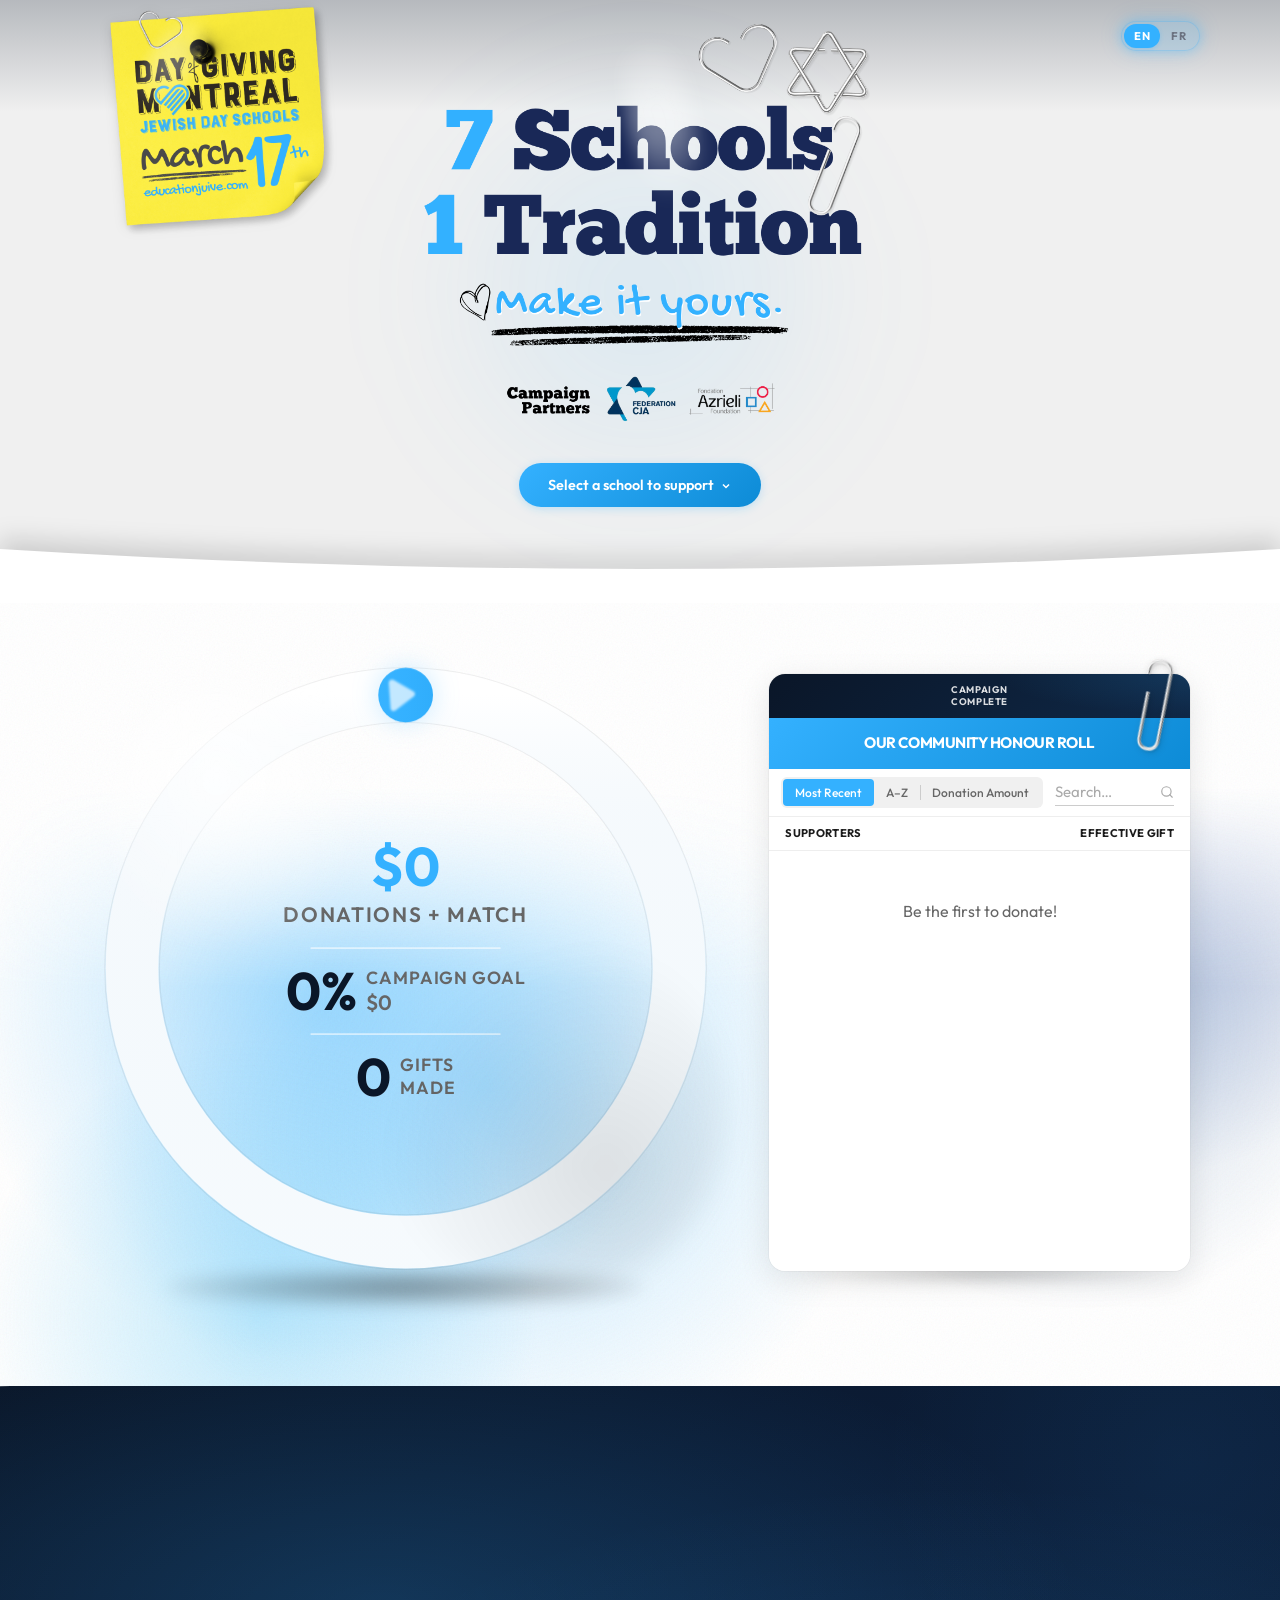
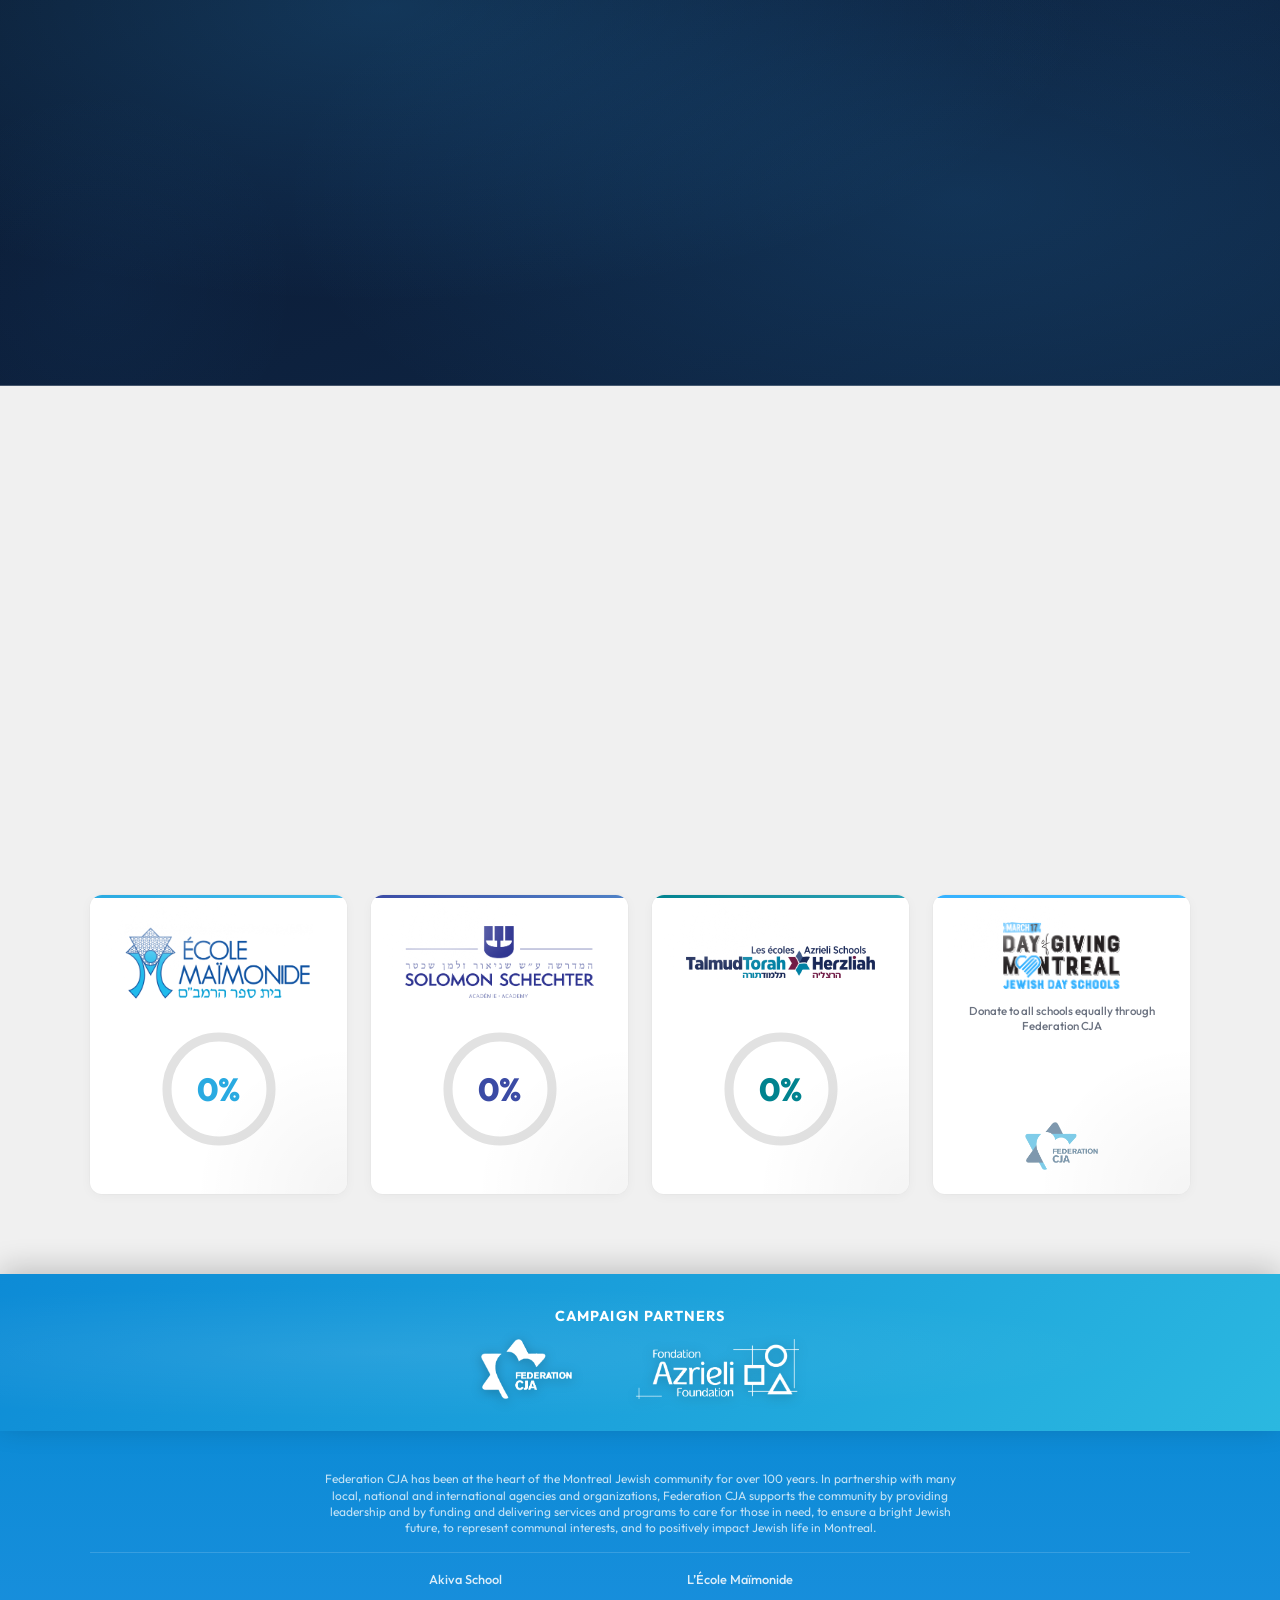
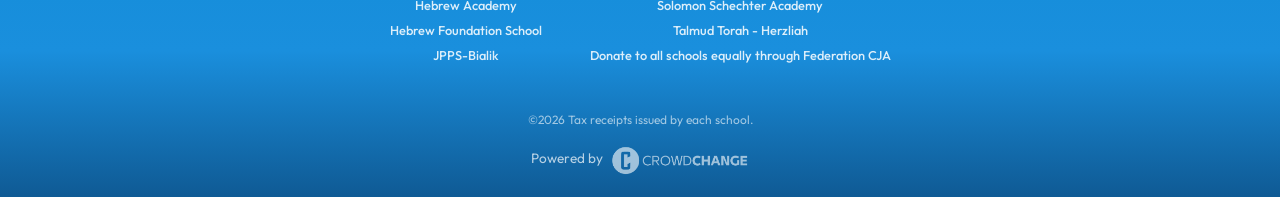
==== commit 2fedf04c: "Mobile: badge down 10px, triangle right 4px Co-Authored-By: Claude Opus 4.6 (1M context) <noreply@an" ====
--- a/index.html
+++ b/index.html
@@ -20,7 +20,7 @@
   <link href="https://fonts.googleapis.com/css2?family=DM+Serif+Display:ital@0;1&family=Dancing+Script:wght@700&family=Gochi+Hand&family=Carter+One&family=Outfit:wght@300;400;500;600;700&display=swap" rel="stylesheet">
 
   <!-- Styles -->
-  <link rel="stylesheet" href="css/style.css?v=426">
+  <link rel="stylesheet" href="css/style.css?v=427">
 
   <!-- Favicon -->
   <link rel="icon" type="image/png" href="assets/logos/crowdchange-icon.png">
--- a/css/style.css
+++ b/css/style.css
@@ -2193,9 +2193,12 @@
 @media (max-width: 768px) {
   .meter-goal-exceeded {
     left: 50%;
-    top: calc(50% - 140px);
+    top: calc(50% - 130px);
     font-size: clamp(11px, 1.7vw, 15px);
     padding: 6px 13px;
+  }
+  .meter-goal-exceeded::after {
+    right: calc(18% + 18px);
   }
   .hero { padding: 80px var(--space-md) 4rem; }
   .hero-logo-wrap { margin-bottom: var(--space-xs); margin-top: -25px; }
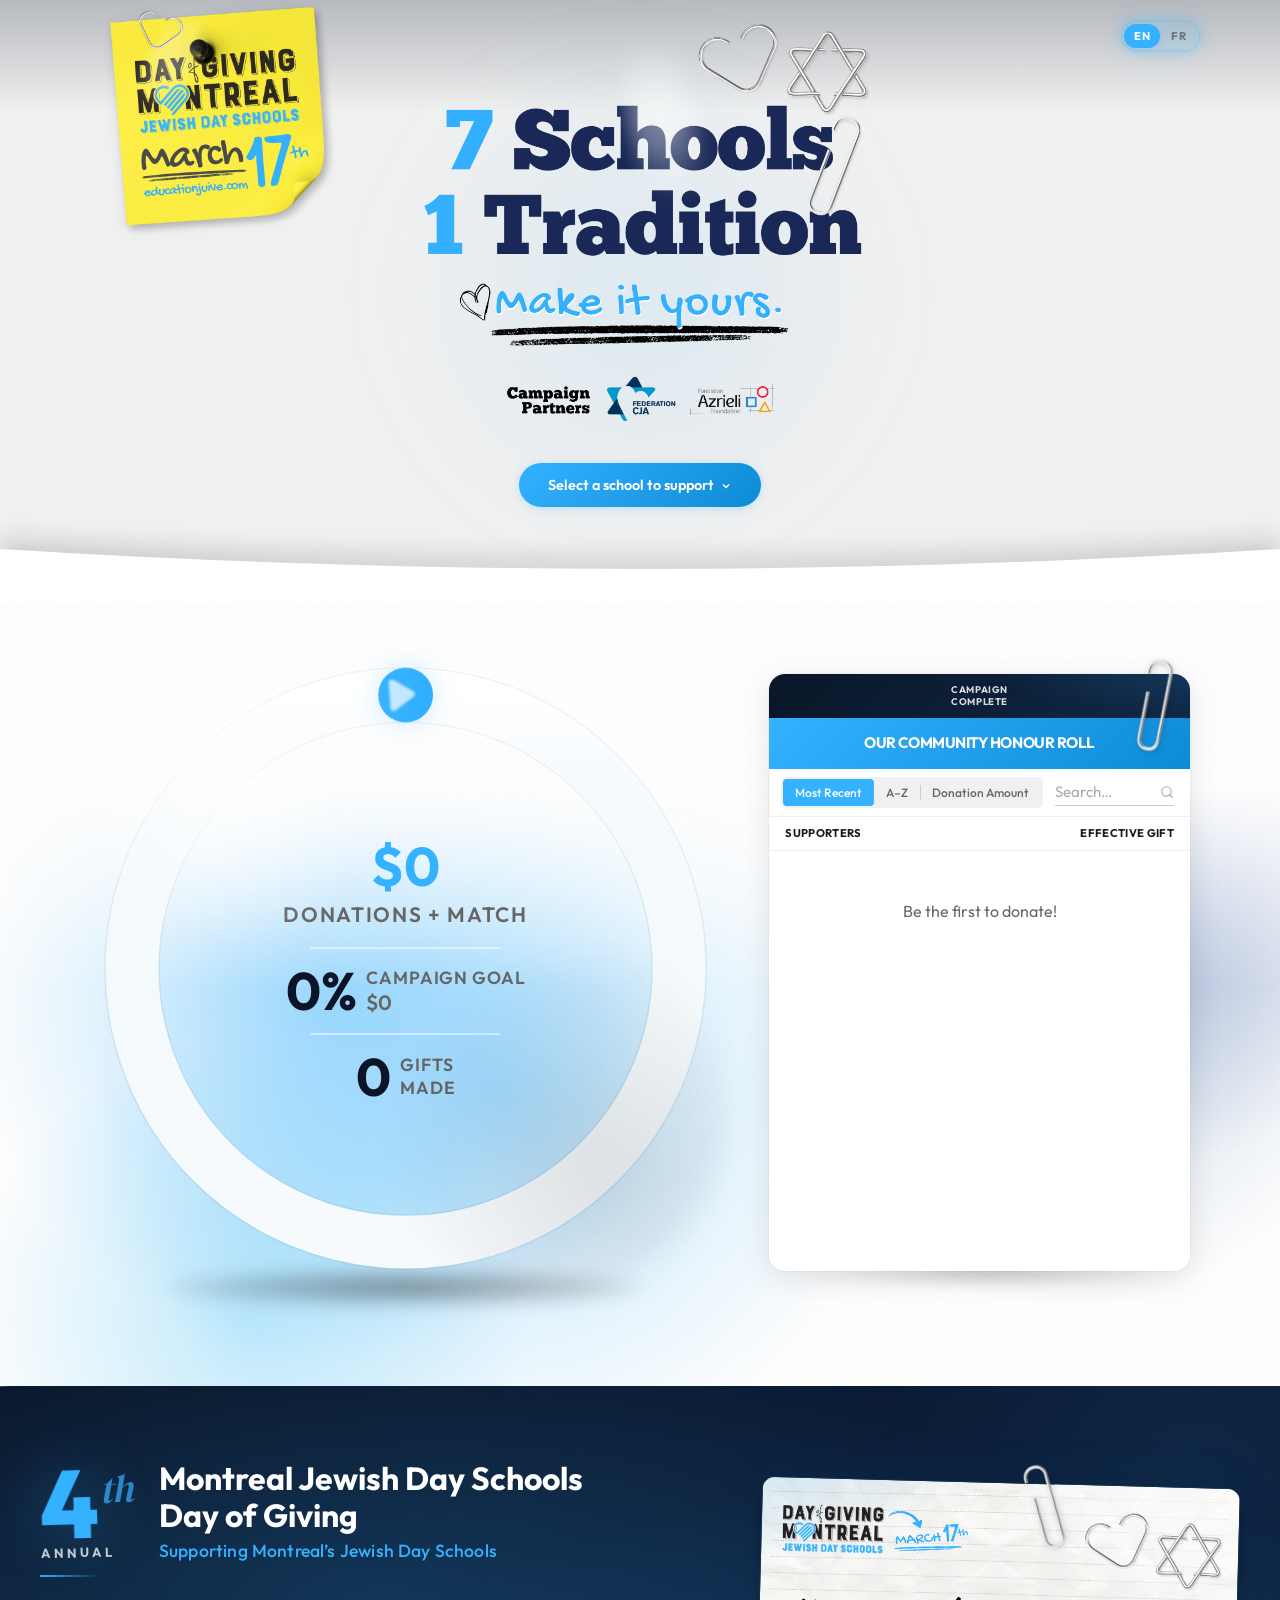
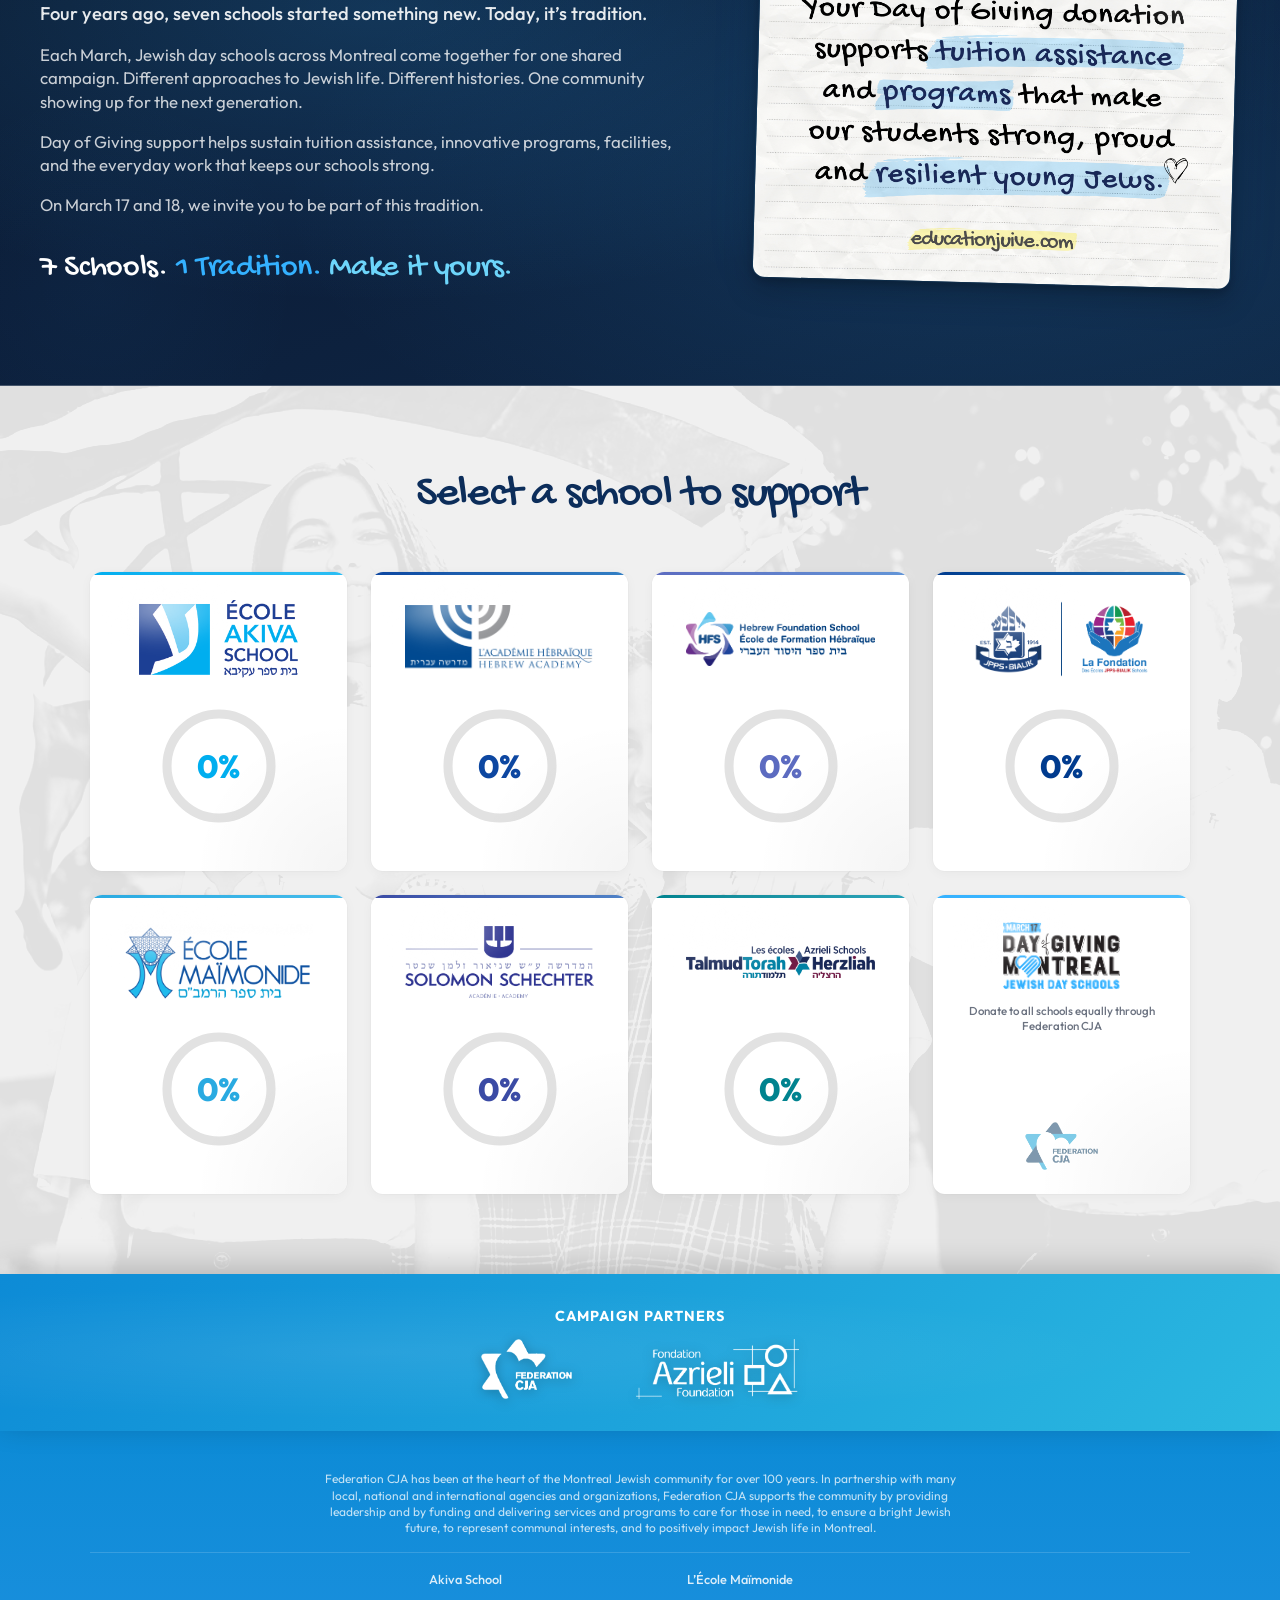
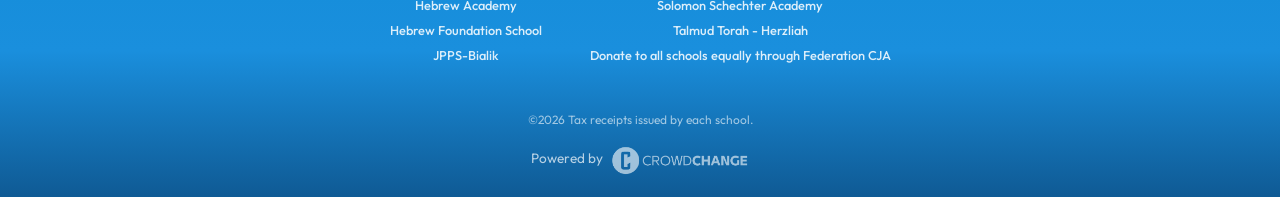
==== commit c02a0184: "Reduce desktop badge size 5% Co-Authored-By: Claude Opus 4.6 (1M context) <noreply@anthropic.com>" ====
--- a/index.html
+++ b/index.html
@@ -20,7 +20,7 @@
   <link href="https://fonts.googleapis.com/css2?family=DM+Serif+Display:ital@0;1&family=Dancing+Script:wght@700&family=Gochi+Hand&family=Carter+One&family=Outfit:wght@300;400;500;600;700&display=swap" rel="stylesheet">
 
   <!-- Styles -->
-  <link rel="stylesheet" href="css/style.css?v=427">
+  <link rel="stylesheet" href="css/style.css?v=428">
 
   <!-- Favicon -->
   <link rel="icon" type="image/png" href="assets/logos/crowdchange-icon.png">
--- a/css/style.css
+++ b/css/style.css
@@ -654,11 +654,11 @@
   background: #111827;
   color: #fff;
   font-family: 'Carter One', cursive;
-  font-size: clamp(19px, 2.75vw, 25px);
+  font-size: clamp(18px, 2.6vw, 24px);
   font-weight: 400;
   letter-spacing: -0.03em;
-  padding: 10px 22px;
-  border-radius: 19px;
+  padding: 9px 21px;
+  border-radius: 18px;
   white-space: nowrap;
   transform-origin: center;
   z-index: 10;
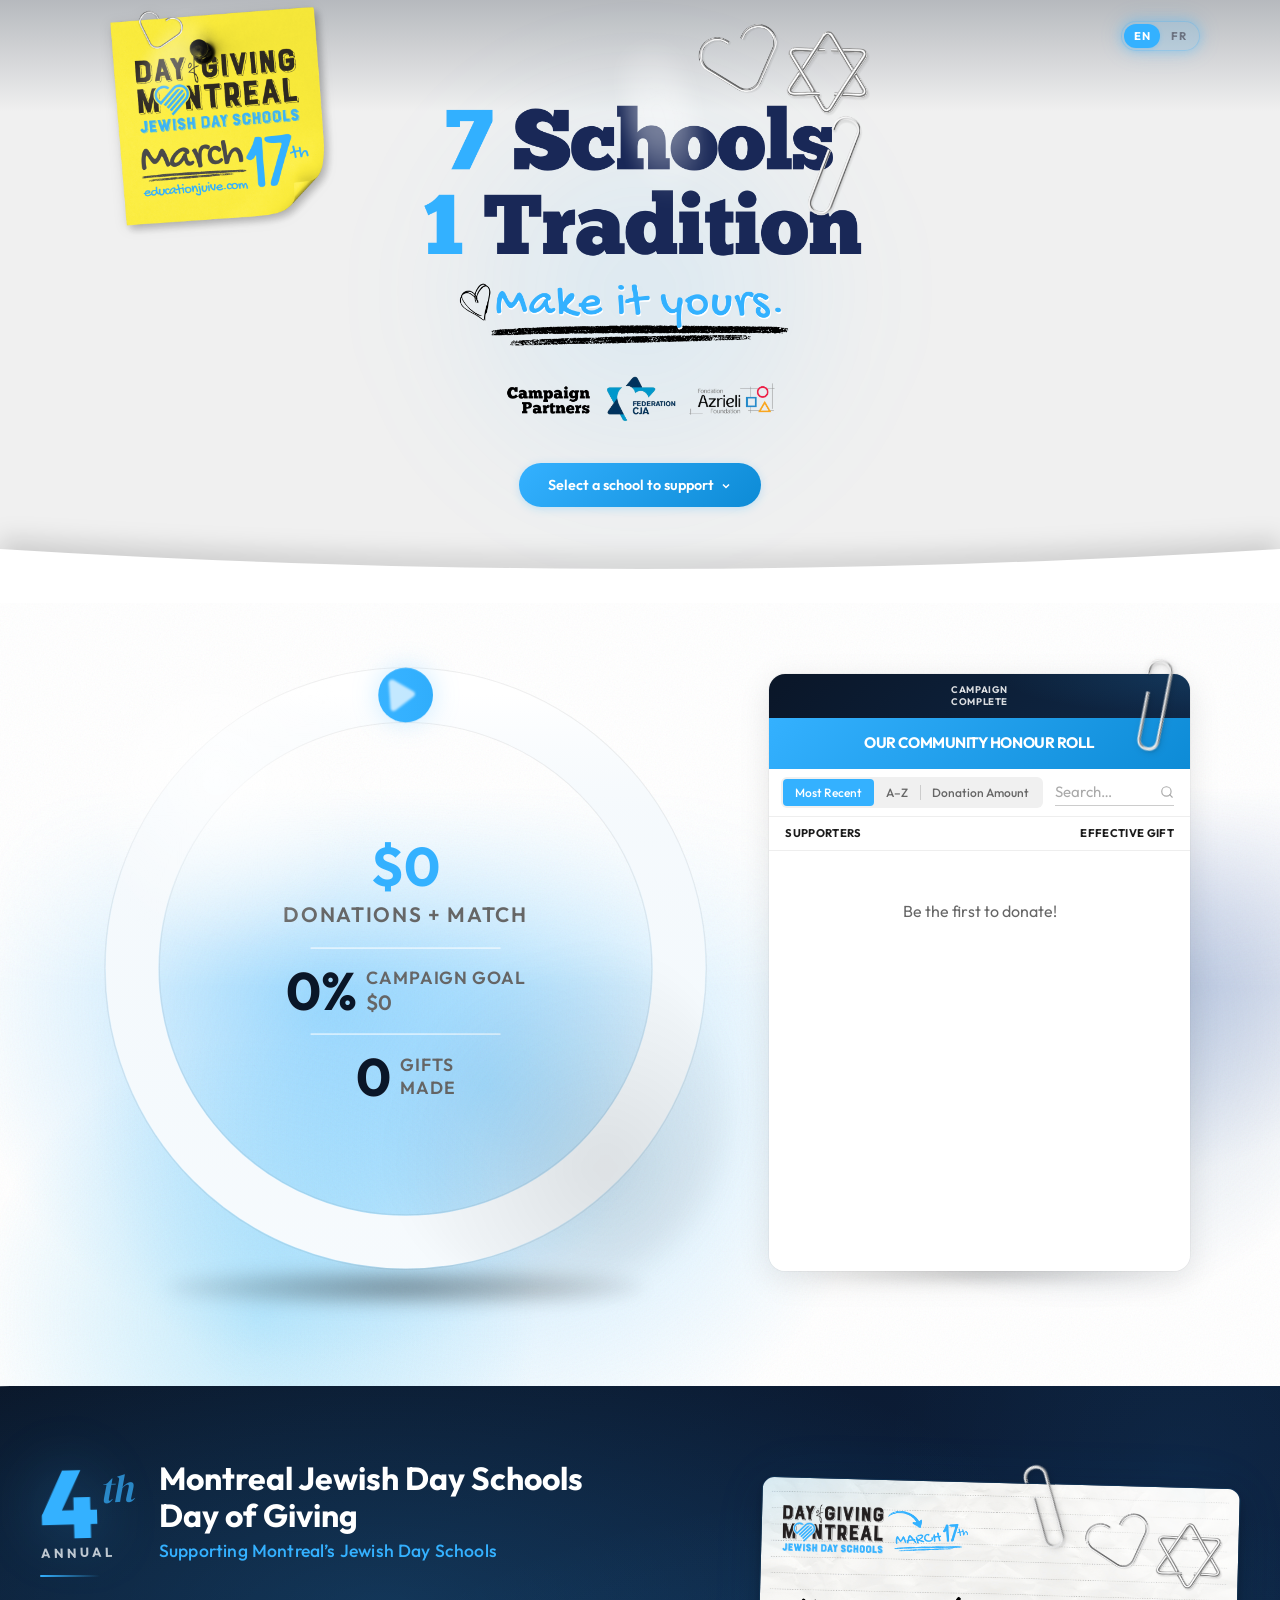
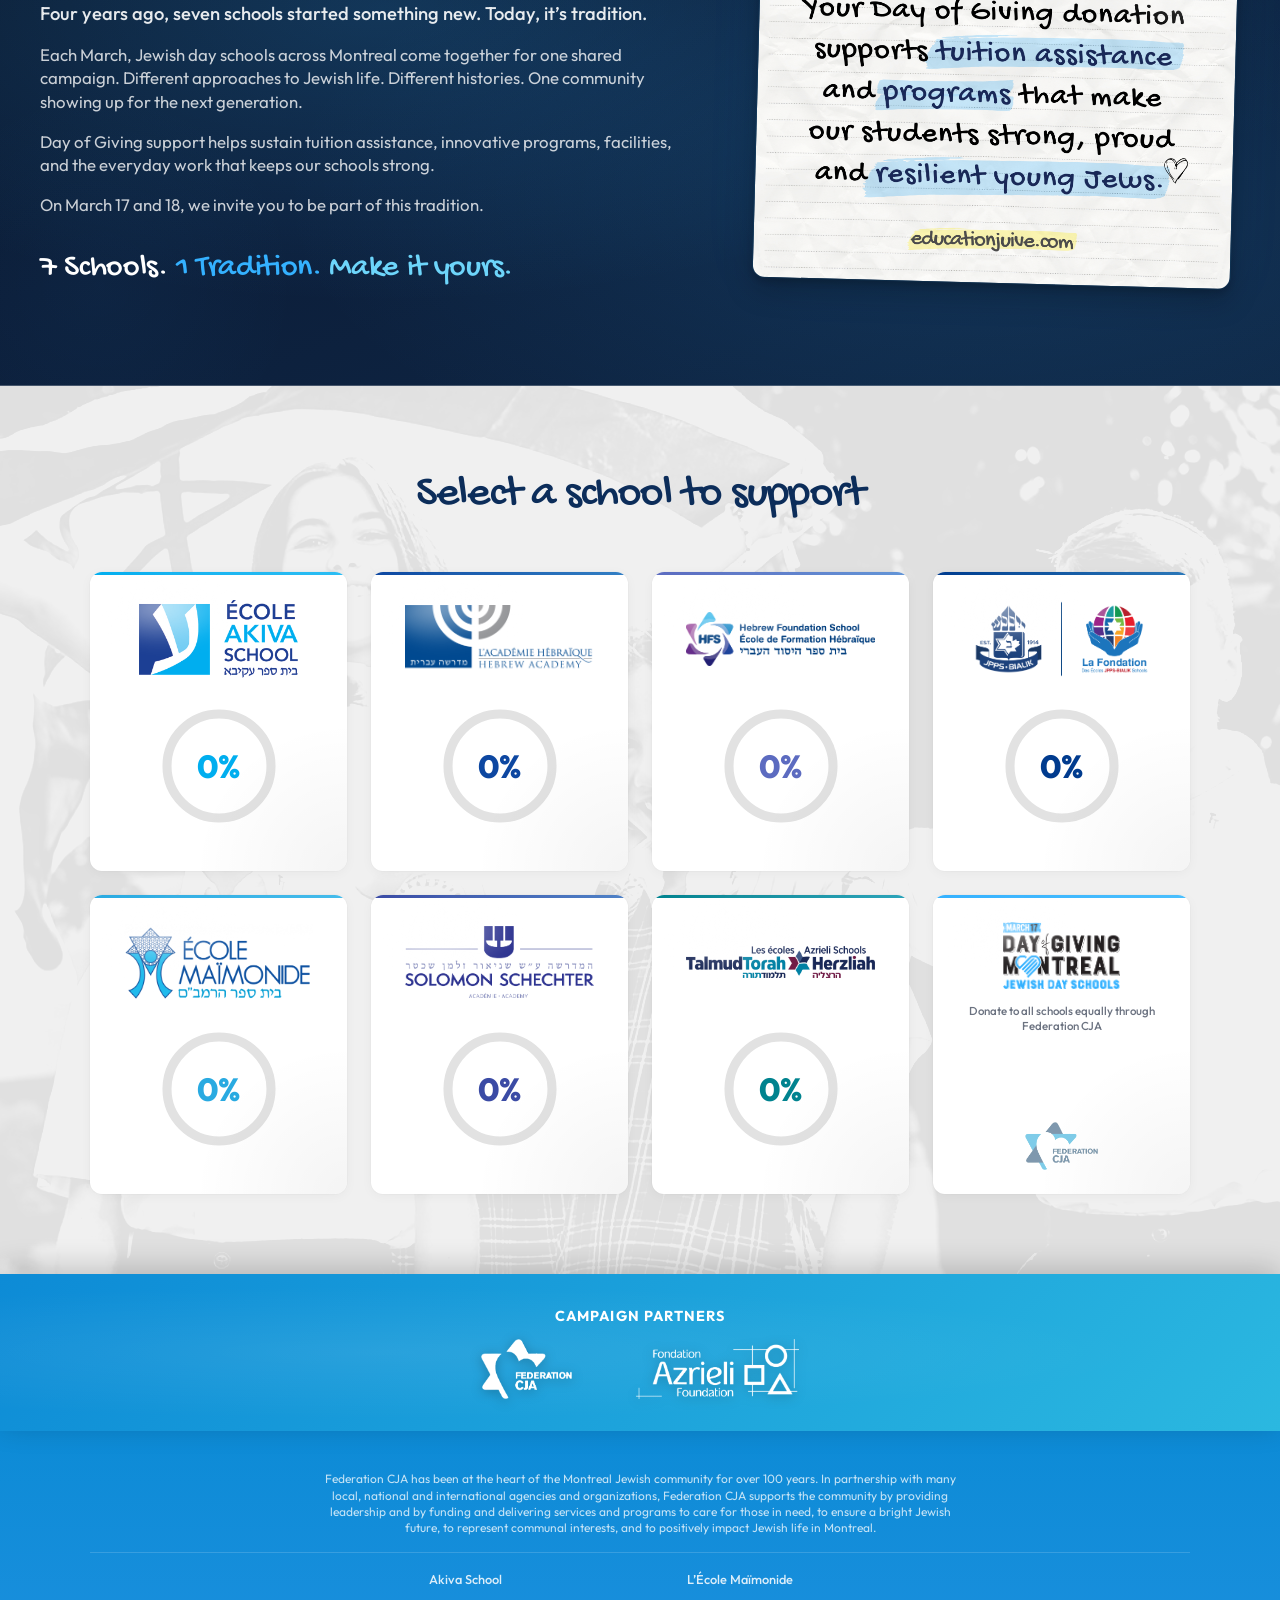
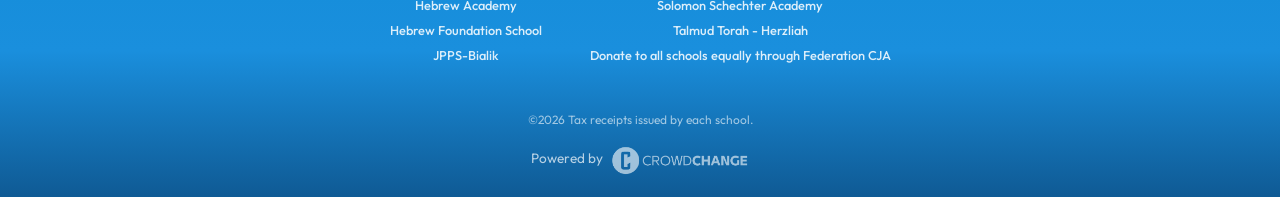
==== commit 8d4d4a4b: "Mobile: increase badge size 5%, down 6px Co-Authored-By: Claude Opus 4.6 (1M context) <noreply@anthr" ====
--- a/index.html
+++ b/index.html
@@ -20,7 +20,7 @@
   <link href="https://fonts.googleapis.com/css2?family=DM+Serif+Display:ital@0;1&family=Dancing+Script:wght@700&family=Gochi+Hand&family=Carter+One&family=Outfit:wght@300;400;500;600;700&display=swap" rel="stylesheet">
 
   <!-- Styles -->
-  <link rel="stylesheet" href="css/style.css?v=428">
+  <link rel="stylesheet" href="css/style.css?v=429">
 
   <!-- Favicon -->
   <link rel="icon" type="image/png" href="assets/logos/crowdchange-icon.png">
--- a/css/style.css
+++ b/css/style.css
@@ -2193,9 +2193,9 @@
 @media (max-width: 768px) {
   .meter-goal-exceeded {
     left: 50%;
-    top: calc(50% - 130px);
-    font-size: clamp(11px, 1.7vw, 15px);
-    padding: 6px 13px;
+    top: calc(50% - 124px);
+    font-size: clamp(12px, 1.8vw, 16px);
+    padding: 6px 14px;
   }
   .meter-goal-exceeded::after {
     right: calc(18% + 18px);
